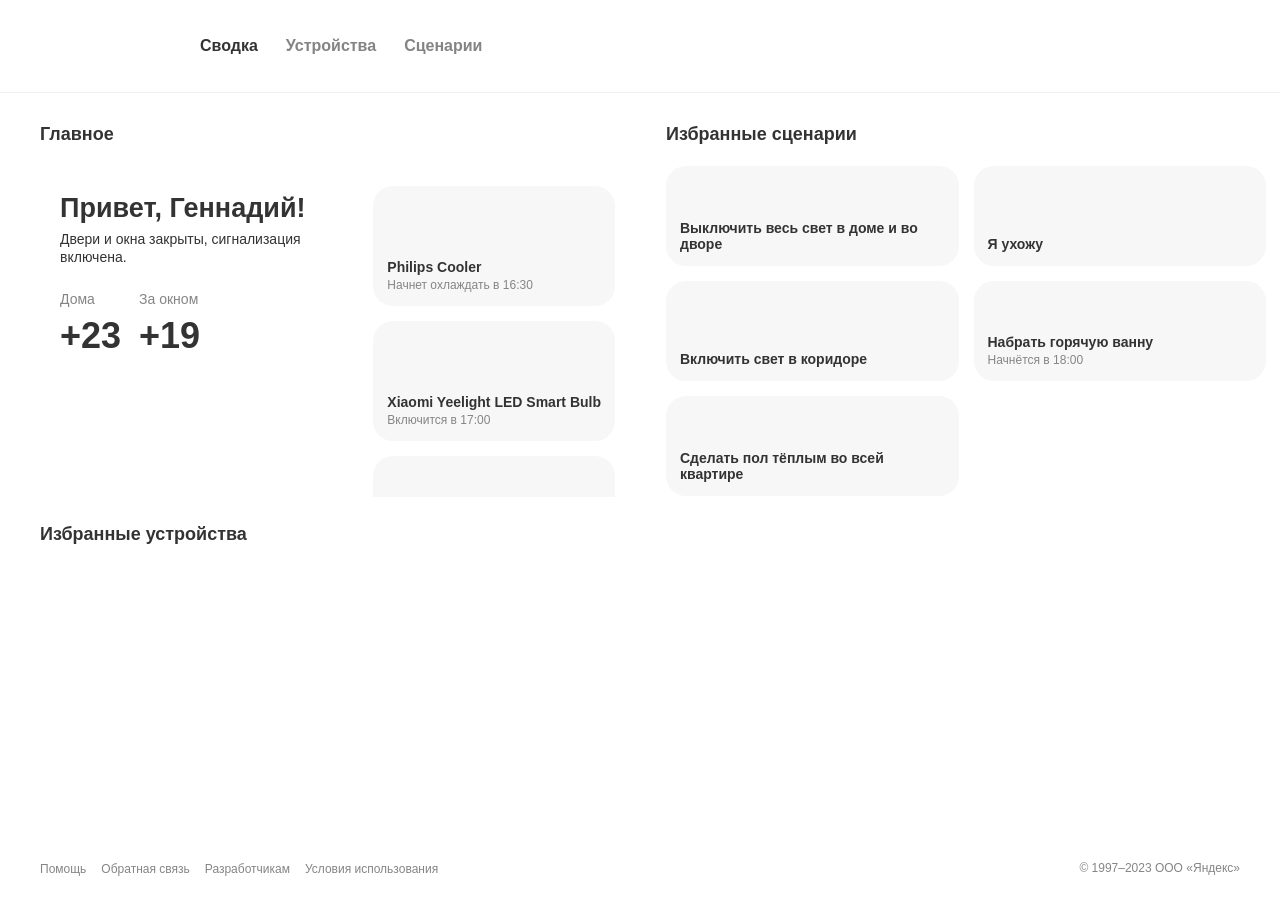
==== index.html @ c265f332 "test: vanilla js" ====
<!DOCTYPE html><html lang="ru"><head><meta charset="UTF-8"><meta name="viewport" content="width=device-width,initial-scale=1"><title>Яндекс.Дом</title><style>html{font-size:100%;font-family:Arial,sans-serif;line-height:1.25}body{display:flex;flex-direction:column;font-family:inherit;line-height:inherit;margin:0}body,html{height:100%}.header__logo{flex:0 0 auto;width:6.75rem;height:2.3125rem;margin-right:3.25rem}.header__item{margin:0;padding:0}.header__link{font-weight:700;opacity:.6;text-decoration:none;color:#333}.header__link_current{opacity:1}.footer__link{font-size:.75rem;color:#858585;text-decoration:none}.footer__copyright{margin-left:auto;font-size:.75rem;color:#858585}.header{position:relative;display:flex;flex:0 0 auto;align-items:center;height:5.75rem;margin-bottom:1.875rem;padding:0 2.5rem;font-family:Arial,sans-serif;border-bottom:1px solid #f0f0f0}.header__links{display:flex;gap:1.75rem;margin:0;padding:0;list-style:none}.main{display:grid;flex:0 0 auto;grid-template-columns:50% 50%;gap:1.625rem;padding:0 2.5rem}.gadgets{grid-column-start:1;grid-column-end:3}.hero-dashboard{position:relative;box-sizing:border-box;display:flex;gap:.9375rem;height:20.6875rem}.hero-dashboard__schedule{display:flex;flex:0 0 auto;flex-direction:column;gap:.9375rem;margin:0;padding:1.25rem 1.5625rem 1.25rem 0;overflow:auto;list-style:none;scrollbar-width:none}.event-grid{display:grid;grid-template-columns:repeat(auto-fill,minmax(200px,1fr));gap:.9375rem;margin:0;padding:0;list-style:none}.section__tabs{display:flex;gap:.625rem;align-items:baseline;margin:0 0 0 .8125rem;padding:0;list-style:none}.section__select{display:none}.section__panel-list{display:flex;gap:.9375rem;margin:0;padding:0;list-style:none}.section__panel{padding-bottom:.625rem;overflow-x:auto;scrollbar-width:none}.footer{display:flex;flex:0 0 auto;align-items:center;height:4rem;margin-top:auto;padding:0 2.5rem}.footer__list{display:flex;align-items:baseline;gap:.9375rem;margin:0;padding:0;list-style:none}</style><style>.section__title-header{margin:0;font-size:1.125rem;font-weight:700;color:#333}.section__title{display:flex;align-items:baseline;margin:0 0 1.25rem}.header__logo{background:no-repeat 50% 50% url(/shri2023-task/assets/logo-313d155c.svg);background-size:contain}.hero-dashboard{background:no-repeat 50% 50% url(/shri2023-task/assets/bg_2x-min-0d79425a.avif);background-size:1260px;border-radius:1.25rem}.hero-dashboard__primary{flex:1 1 auto;padding:1.25rem 0 1.25rem 1.25rem}.hero-dashboard__title{margin:.375rem 0;font-size:1.6875rem;font-weight:700;color:#333}.hero-dashboard__subtitle{margin:.375rem 0 0;font-size:.875rem;color:#333}.hero-dashboard__info{display:flex;gap:1.125rem;margin:1.5625rem 0 0;padding:0;list-style:none}.hero-dashboard__item{margin:0;padding:0}.hero-dashboard__item-title{font-size:.875rem;color:#858585}.hero-dashboard__item-details{display:flex;align-items:center;margin-top:.25rem;font-size:2.25rem;font-weight:700;color:#333}.hero-dashboard__icon{width:1.625rem;height:1.625rem;margin-left:.3125rem;background-position:50% 50%;background-repeat:no-repeat;background-size:contain}.hero-dashboard__icon_rain{background-image:url(/shri2023-task/assets/cloud-drizzle-a97940cb.svg)}.hero-dashboard__schedule::-webkit-scrollbar{display:none}.event__button{position:relative;display:flex;flex-direction:column;justify-content:end;gap:.1875rem;width:100%;min-width:12.5rem;height:7.5rem;margin:0;padding:.875rem;border-radius:1.25rem;border:none;background:#f7f7f7;text-align:left;-webkit-appearance:none;-moz-appearance:none;appearance:none}.event_slim .event__button{height:6.25rem}.event__icon{position:absolute;top:.875rem;left:.875rem;width:1.5rem;height:1.5rem;background-repeat:no-repeat;background-position:50% 50%;background-size:contain}.event__icon_temp{background-image:url(/shri2023-task/assets/icon_temperature-b86a9b9d.svg)}.event__icon_temp2{background-image:url(/shri2023-task/assets/icon_temperature_2-28ae58df.svg)}.event__icon_light{background-image:url(/shri2023-task/assets/icon_sun-948e2f94.svg)}.event__icon_light2{background-image:url(/shri2023-task/assets/icon_sun_2-74303ec3.svg)}.event__icon_schedule{background-image:url(/shri2023-task/assets/icon_scheduled-b9cd10cb.svg)}.event__title{margin:0;font-size:.875rem;font-weight:700;color:#333}.event__subtitle{font-size:.75rem;color:#858585}.hidden{content-visibility:hidden}.section__tab{flex:0 0 auto;padding:.4375rem .9375rem .5rem;font-size:.8125rem;font-weight:700;background:#f7f7f7;border-radius:1024px;cursor:pointer;transition:.25s ease-in-out;transition-property:background-color,box-shadow}.section__tab_active{background:#ffd93e}.section__panel-wrapper{position:relative}.section__arrow{position:absolute;top:0;right:0;width:18px;bottom:10px;background:no-repeat 50% 50% url([data-uri]);transform:rotate(180deg);cursor:pointer}.arrow_hidden{display:none}.section__panel::-webkit-scrollbar{display:none}</style><script type="module" async src="/shri2023-task/assets/index-6503f045.js"></script><link rel="stylesheet" href="/shri2023-task/assets/index-d5f9f9c9.css" media="print" onload="this.media='all'"></head><body><header class="header"><a href="/" class="header__logo" aria-label="Яндекс.Дом"></a><ul class="header__links"><li class="header__item"><a class="header__link header__link_current" href="/" aria-current="page">Сводка</a></li><li class="header__item"><a class="header__link" href="/devices">Устройства</a></li><li class="header__item"><a class="header__link" href="/scripts">Сценарии</a></li></ul></header><main class="main"><section class="section main__general"><h2 class="section__title section__title-header section__main-title">Главное</h2><div class="hero-dashboard"><div class="hero-dashboard__primary"><h3 class="hero-dashboard__title">Привет, Геннадий!</h3><p class="hero-dashboard__subtitle">Двери и окна закрыты, сигнализация включена.</p><ul class="hero-dashboard__info"><li class="hero-dashboard__item"><div class="hero-dashboard__item-title">Дома</div><div class="hero-dashboard__item-details">+23</div></li><li class="hero-dashboard__item"><div class="hero-dashboard__item-title">За окном</div><div class="hero-dashboard__item-details">+19<div class="hero-dashboard__icon hero-dashboard__icon_rain" role="img" aria-label="Дождь"></div></div></li></ul></div><ul class="hero-dashboard__schedule"><li class="event"><button class="event__button"><span class="event__icon event__icon_temp" role="img" aria-label="Температура"></span> <span class="event__title">Philips Cooler</span> <span class="event__subtitle">Начнет охлаждать в 16:30</span></button></li><li class="event"><button class="event__button"><span class="event__icon event__icon_light" role="img" aria-label="Освещение"></span> <span class="event__title">Xiaomi Yeelight LED Smart Bulb</span> <span class="event__subtitle">Включится в 17:00</span></button></li><li class="event"><button class="event__button"><span class="event__icon event__icon_light" role="img" aria-label="Освещение"></span> <span class="event__title">Xiaomi Yeelight LED Smart Bulb</span> <span class="event__subtitle">Включится в 17:00</span></button></li></ul></div></section><section class="section main__scripts"><h2 class="section__title section__title-header">Избранные сценарии</h2><ul class="event-grid"><li class="event event_slim"><button class="event__button"><span class="event__icon event__icon_light2" role="img" aria-label="Освещение"></span> <span class="event__title">Выключить весь свет в доме и во дворе</span></button></li><li class="event event_slim"><button class="event__button"><span class="event__icon event__icon_schedule" role="img" aria-label="Расписание"></span> <span class="event__title">Я ухожу</span></button></li><li class="event event_slim"><button class="event__button"><span class="event__icon event__icon_light2" role="img" aria-label="Освещение"></span> <span class="event__title">Включить свет в коридоре</span></button></li><li class="event event_slim"><button class="event__button"><span class="event__icon event__icon_temp2" role="img" aria-label="Температура"></span> <span class="event__title">Набрать горячую ванну</span> <span class="event__subtitle">Начнётся в 18:00</span></button></li><li class="event event_slim"><button class="event__button"><span class="event__icon event__icon_temp2" role="img" aria-label="Температура"></span> <span class="event__title">Сделать пол тёплым во всей квартире</span></button></li></ul></section><section class="section gadgets"><div class="section__title"><h2 class="section__title-header">Избранные устройства</h2><select class="section__select"></select><ul role="tablist" class="section__tabs"></ul></div><div class="section__panel-wrapper"><div role="tabpanel" aria-hidden="true" class="section__panel"><ul class="section__panel-list"></ul></div><div class="section__arrow"></div></div></section></main><footer class="footer"><ul class="footer__list"><li class="footer__item"><a class="footer__link" href="/">Помощь</a></li><li class="footer__item"><a class="footer__link" href="/">Обратная связь</a></li><li class="footer__item"><a class="footer__link" href="/">Разработчикам</a></li><li class="footer__item"><a class="footer__link" href="/">Условия использования</a></li></ul><div class="footer__copyright">© 1997–2023 ООО «Яндекс»</div></footer><template id="tab-template"><li role="tab" aria-selected="false" aria-controls="" class="section__tab"></li></template><template id="gadget-template"><li class="event"><button class="event__button"><span class="event__icon" role="img"></span> <span class="event__title"></span> <span class="event__subtitle"></span></button></li></template></body></html>
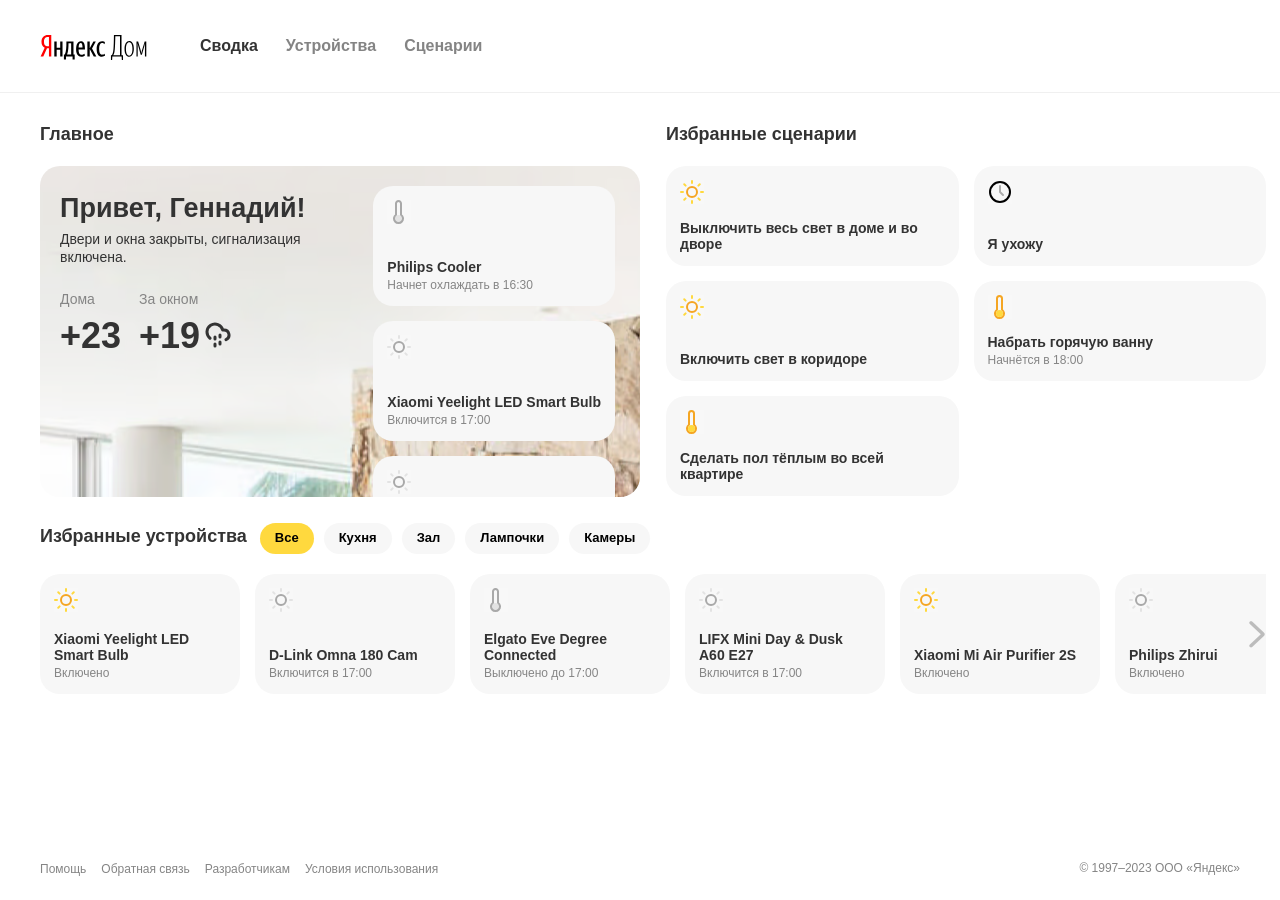
==== commit febffb45: "test: load after html" ====
--- a/index.html
+++ b/index.html
@@ -1 +1 @@
-<!DOCTYPE html><html lang="ru"><head><meta charset="UTF-8"><meta name="viewport" content="width=device-width,initial-scale=1"><title>Яндекс.Дом</title><style>html{font-size:100%;font-family:Arial,sans-serif;line-height:1.25}body{display:flex;flex-direction:column;font-family:inherit;line-height:inherit;margin:0}body,html{height:100%}.header__logo{flex:0 0 auto;width:6.75rem;height:2.3125rem;margin-right:3.25rem}.header__item{margin:0;padding:0}.header__link{font-weight:700;opacity:.6;text-decoration:none;color:#333}.header__link_current{opacity:1}.footer__link{font-size:.75rem;color:#858585;text-decoration:none}.footer__copyright{margin-left:auto;font-size:.75rem;color:#858585}.header{position:relative;display:flex;flex:0 0 auto;align-items:center;height:5.75rem;margin-bottom:1.875rem;padding:0 2.5rem;font-family:Arial,sans-serif;border-bottom:1px solid #f0f0f0}.header__links{display:flex;gap:1.75rem;margin:0;padding:0;list-style:none}.main{display:grid;flex:0 0 auto;grid-template-columns:50% 50%;gap:1.625rem;padding:0 2.5rem}.gadgets{grid-column-start:1;grid-column-end:3}.hero-dashboard{position:relative;box-sizing:border-box;display:flex;gap:.9375rem;height:20.6875rem}.hero-dashboard__schedule{display:flex;flex:0 0 auto;flex-direction:column;gap:.9375rem;margin:0;padding:1.25rem 1.5625rem 1.25rem 0;overflow:auto;list-style:none;scrollbar-width:none}.event-grid{display:grid;grid-template-columns:repeat(auto-fill,minmax(200px,1fr));gap:.9375rem;margin:0;padding:0;list-style:none}.section__tabs{display:flex;gap:.625rem;align-items:baseline;margin:0 0 0 .8125rem;padding:0;list-style:none}.section__select{display:none}.section__panel-list{display:flex;gap:.9375rem;margin:0;padding:0;list-style:none}.section__panel{padding-bottom:.625rem;overflow-x:auto;scrollbar-width:none}.footer{display:flex;flex:0 0 auto;align-items:center;height:4rem;margin-top:auto;padding:0 2.5rem}.footer__list{display:flex;align-items:baseline;gap:.9375rem;margin:0;padding:0;list-style:none}</style><style>.section__title-header{margin:0;font-size:1.125rem;font-weight:700;color:#333}.section__title{display:flex;align-items:baseline;margin:0 0 1.25rem}.header__logo{background:no-repeat 50% 50% url(/shri2023-task/assets/logo-313d155c.svg);background-size:contain}.hero-dashboard{background:no-repeat 50% 50% url(/shri2023-task/assets/bg_2x-min-0d79425a.avif);background-size:1260px;border-radius:1.25rem}.hero-dashboard__primary{flex:1 1 auto;padding:1.25rem 0 1.25rem 1.25rem}.hero-dashboard__title{margin:.375rem 0;font-size:1.6875rem;font-weight:700;color:#333}.hero-dashboard__subtitle{margin:.375rem 0 0;font-size:.875rem;color:#333}.hero-dashboard__info{display:flex;gap:1.125rem;margin:1.5625rem 0 0;padding:0;list-style:none}.hero-dashboard__item{margin:0;padding:0}.hero-dashboard__item-title{font-size:.875rem;color:#858585}.hero-dashboard__item-details{display:flex;align-items:center;margin-top:.25rem;font-size:2.25rem;font-weight:700;color:#333}.hero-dashboard__icon{width:1.625rem;height:1.625rem;margin-left:.3125rem;background-position:50% 50%;background-repeat:no-repeat;background-size:contain}.hero-dashboard__icon_rain{background-image:url(/shri2023-task/assets/cloud-drizzle-a97940cb.svg)}.hero-dashboard__schedule::-webkit-scrollbar{display:none}.event__button{position:relative;display:flex;flex-direction:column;justify-content:end;gap:.1875rem;width:100%;min-width:12.5rem;height:7.5rem;margin:0;padding:.875rem;border-radius:1.25rem;border:none;background:#f7f7f7;text-align:left;-webkit-appearance:none;-moz-appearance:none;appearance:none}.event_slim .event__button{height:6.25rem}.event__icon{position:absolute;top:.875rem;left:.875rem;width:1.5rem;height:1.5rem;background-repeat:no-repeat;background-position:50% 50%;background-size:contain}.event__icon_temp{background-image:url(/shri2023-task/assets/icon_temperature-b86a9b9d.svg)}.event__icon_temp2{background-image:url(/shri2023-task/assets/icon_temperature_2-28ae58df.svg)}.event__icon_light{background-image:url(/shri2023-task/assets/icon_sun-948e2f94.svg)}.event__icon_light2{background-image:url(/shri2023-task/assets/icon_sun_2-74303ec3.svg)}.event__icon_schedule{background-image:url(/shri2023-task/assets/icon_scheduled-b9cd10cb.svg)}.event__title{margin:0;font-size:.875rem;font-weight:700;color:#333}.event__subtitle{font-size:.75rem;color:#858585}.hidden{content-visibility:hidden}.section__tab{flex:0 0 auto;padding:.4375rem .9375rem .5rem;font-size:.8125rem;font-weight:700;background:#f7f7f7;border-radius:1024px;cursor:pointer;transition:.25s ease-in-out;transition-property:background-color,box-shadow}.section__tab_active{background:#ffd93e}.section__panel-wrapper{position:relative}.section__arrow{position:absolute;top:0;right:0;width:18px;bottom:10px;background:no-repeat 50% 50% url([data-uri]);transform:rotate(180deg);cursor:pointer}.arrow_hidden{display:none}.section__panel::-webkit-scrollbar{display:none}</style><script type="module" async src="/shri2023-task/assets/index-6503f045.js"></script><link rel="stylesheet" href="/shri2023-task/assets/index-d5f9f9c9.css" media="print" onload="this.media='all'"></head><body><header class="header"><a href="/" class="header__logo" aria-label="Яндекс.Дом"></a><ul class="header__links"><li class="header__item"><a class="header__link header__link_current" href="/" aria-current="page">Сводка</a></li><li class="header__item"><a class="header__link" href="/devices">Устройства</a></li><li class="header__item"><a class="header__link" href="/scripts">Сценарии</a></li></ul></header><main class="main"><section class="section main__general"><h2 class="section__title section__title-header section__main-title">Главное</h2><div class="hero-dashboard"><div class="hero-dashboard__primary"><h3 class="hero-dashboard__title">Привет, Геннадий!</h3><p class="hero-dashboard__subtitle">Двери и окна закрыты, сигнализация включена.</p><ul class="hero-dashboard__info"><li class="hero-dashboard__item"><div class="hero-dashboard__item-title">Дома</div><div class="hero-dashboard__item-details">+23</div></li><li class="hero-dashboard__item"><div class="hero-dashboard__item-title">За окном</div><div class="hero-dashboard__item-details">+19<div class="hero-dashboard__icon hero-dashboard__icon_rain" role="img" aria-label="Дождь"></div></div></li></ul></div><ul class="hero-dashboard__schedule"><li class="event"><button class="event__button"><span class="event__icon event__icon_temp" role="img" aria-label="Температура"></span> <span class="event__title">Philips Cooler</span> <span class="event__subtitle">Начнет охлаждать в 16:30</span></button></li><li class="event"><button class="event__button"><span class="event__icon event__icon_light" role="img" aria-label="Освещение"></span> <span class="event__title">Xiaomi Yeelight LED Smart Bulb</span> <span class="event__subtitle">Включится в 17:00</span></button></li><li class="event"><button class="event__button"><span class="event__icon event__icon_light" role="img" aria-label="Освещение"></span> <span class="event__title">Xiaomi Yeelight LED Smart Bulb</span> <span class="event__subtitle">Включится в 17:00</span></button></li></ul></div></section><section class="section main__scripts"><h2 class="section__title section__title-header">Избранные сценарии</h2><ul class="event-grid"><li class="event event_slim"><button class="event__button"><span class="event__icon event__icon_light2" role="img" aria-label="Освещение"></span> <span class="event__title">Выключить весь свет в доме и во дворе</span></button></li><li class="event event_slim"><button class="event__button"><span class="event__icon event__icon_schedule" role="img" aria-label="Расписание"></span> <span class="event__title">Я ухожу</span></button></li><li class="event event_slim"><button class="event__button"><span class="event__icon event__icon_light2" role="img" aria-label="Освещение"></span> <span class="event__title">Включить свет в коридоре</span></button></li><li class="event event_slim"><button class="event__button"><span class="event__icon event__icon_temp2" role="img" aria-label="Температура"></span> <span class="event__title">Набрать горячую ванну</span> <span class="event__subtitle">Начнётся в 18:00</span></button></li><li class="event event_slim"><button class="event__button"><span class="event__icon event__icon_temp2" role="img" aria-label="Температура"></span> <span class="event__title">Сделать пол тёплым во всей квартире</span></button></li></ul></section><section class="section gadgets"><div class="section__title"><h2 class="section__title-header">Избранные устройства</h2><select class="section__select"></select><ul role="tablist" class="section__tabs"></ul></div><div class="section__panel-wrapper"><div role="tabpanel" aria-hidden="true" class="section__panel"><ul class="section__panel-list"></ul></div><div class="section__arrow"></div></div></section></main><footer class="footer"><ul class="footer__list"><li class="footer__item"><a class="footer__link" href="/">Помощь</a></li><li class="footer__item"><a class="footer__link" href="/">Обратная связь</a></li><li class="footer__item"><a class="footer__link" href="/">Разработчикам</a></li><li class="footer__item"><a class="footer__link" href="/">Условия использования</a></li></ul><div class="footer__copyright">© 1997–2023 ООО «Яндекс»</div></footer><template id="tab-template"><li role="tab" aria-selected="false" aria-controls="" class="section__tab"></li></template><template id="gadget-template"><li class="event"><button class="event__button"><span class="event__icon" role="img"></span> <span class="event__title"></span> <span class="event__subtitle"></span></button></li></template></body></html>+<!DOCTYPE html><html lang="ru"><head><meta charset="UTF-8"><meta name="viewport" content="width=device-width,initial-scale=1"><title>Яндекс.Дом</title><style>html{font-size:100%;font-family:Arial,sans-serif;line-height:1.25}body{display:flex;flex-direction:column;font-family:inherit;line-height:inherit;margin:0}body,html{height:100%}.header__logo{flex:0 0 auto;width:6.75rem;height:2.3125rem;margin-right:3.25rem}.header__item{margin:0;padding:0}.header__link{font-weight:700;opacity:.6;text-decoration:none;color:#333}.header__link_current{opacity:1}.footer__link{font-size:.75rem;color:#858585;text-decoration:none}.footer__copyright{margin-left:auto;font-size:.75rem;color:#858585}.header{position:relative;display:flex;flex:0 0 auto;align-items:center;height:5.75rem;margin-bottom:1.875rem;padding:0 2.5rem;font-family:Arial,sans-serif;border-bottom:1px solid #f0f0f0}.header__links{display:flex;gap:1.75rem;margin:0;padding:0;list-style:none}.main{display:grid;flex:0 0 auto;grid-template-columns:50% 50%;gap:1.625rem;padding:0 2.5rem}.gadgets{grid-column-start:1;grid-column-end:3}.hero-dashboard{position:relative;box-sizing:border-box;display:flex;gap:.9375rem;height:20.6875rem}.hero-dashboard__schedule{display:flex;flex:0 0 auto;flex-direction:column;gap:.9375rem;margin:0;padding:1.25rem 1.5625rem 1.25rem 0;overflow:auto;list-style:none;scrollbar-width:none}.event-grid{display:grid;grid-template-columns:repeat(auto-fill,minmax(200px,1fr));gap:.9375rem;margin:0;padding:0;list-style:none}.section__tabs{display:flex;gap:.625rem;align-items:baseline;margin:0 0 0 .8125rem;padding:0;list-style:none}.section__select{display:none}.section__panel-list{display:flex;gap:.9375rem;margin:0;padding:0;list-style:none}.section__panel{padding-bottom:.625rem;overflow-x:auto;scrollbar-width:none}.footer{display:flex;flex:0 0 auto;align-items:center;height:4rem;margin-top:auto;padding:0 2.5rem}.footer__list{display:flex;align-items:baseline;gap:.9375rem;margin:0;padding:0;list-style:none}</style><style>.section__title-header{margin:0;font-size:1.125rem;font-weight:700;color:#333}.section__title{display:flex;align-items:baseline;margin:0 0 1.25rem}.header__logo{background:no-repeat 50% 50% url(/assets/logo-313d155c.svg);background-size:contain}.hero-dashboard{background:no-repeat 50% 50% url(/assets/bg_2x-min-0d79425a.avif);background-size:1260px;border-radius:1.25rem}.hero-dashboard__primary{flex:1 1 auto;padding:1.25rem 0 1.25rem 1.25rem}.hero-dashboard__title{margin:.375rem 0;font-size:1.6875rem;font-weight:700;color:#333}.hero-dashboard__subtitle{margin:.375rem 0 0;font-size:.875rem;color:#333}.hero-dashboard__info{display:flex;gap:1.125rem;margin:1.5625rem 0 0;padding:0;list-style:none}.hero-dashboard__item{margin:0;padding:0}.hero-dashboard__item-title{font-size:.875rem;color:#858585}.hero-dashboard__item-details{display:flex;align-items:center;margin-top:.25rem;font-size:2.25rem;font-weight:700;color:#333}.hero-dashboard__icon{width:1.625rem;height:1.625rem;margin-left:.3125rem;background-position:50% 50%;background-repeat:no-repeat;background-size:contain}.hero-dashboard__icon_rain{background-image:url(/assets/cloud-drizzle-a97940cb.svg)}.hero-dashboard__schedule::-webkit-scrollbar{display:none}.event__button{position:relative;display:flex;flex-direction:column;justify-content:end;gap:.1875rem;width:100%;min-width:12.5rem;height:7.5rem;margin:0;padding:.875rem;border-radius:1.25rem;border:none;background:#f7f7f7;text-align:left;-webkit-appearance:none;-moz-appearance:none;appearance:none}.event_slim .event__button{height:6.25rem}.event__icon{position:absolute;top:.875rem;left:.875rem;width:1.5rem;height:1.5rem;background-repeat:no-repeat;background-position:50% 50%;background-size:contain}.event__icon_temp{background-image:url(/assets/icon_temperature-b86a9b9d.svg)}.event__icon_temp2{background-image:url(/assets/icon_temperature_2-28ae58df.svg)}.event__icon_light{background-image:url(/assets/icon_sun-948e2f94.svg)}.event__icon_light2{background-image:url(/assets/icon_sun_2-74303ec3.svg)}.event__icon_schedule{background-image:url(/assets/icon_scheduled-b9cd10cb.svg)}.event__title{margin:0;font-size:.875rem;font-weight:700;color:#333}.event__subtitle{font-size:.75rem;color:#858585}.hidden{content-visibility:hidden}.section__tab{flex:0 0 auto;padding:.4375rem .9375rem .5rem;font-size:.8125rem;font-weight:700;background:#f7f7f7;border-radius:1024px;cursor:pointer;transition:.25s ease-in-out;transition-property:background-color,box-shadow}.section__tab_active{background:#ffd93e}.section__panel-wrapper{position:relative}.arrow_hidden{display:none}.section__panel::-webkit-scrollbar{display:none}</style><link rel="stylesheet" href="/assets/index-946c7d87.css"></head><body><header class="header"><a href="/" class="header__logo" aria-label="Яндекс.Дом"></a><ul class="header__links"><li class="header__item"><a class="header__link header__link_current" href="/" aria-current="page">Сводка</a></li><li class="header__item"><a class="header__link" href="/devices">Устройства</a></li><li class="header__item"><a class="header__link" href="/scripts">Сценарии</a></li></ul></header><main class="main"><section class="section main__general"><h2 class="section__title section__title-header section__main-title">Главное</h2><div class="hero-dashboard"><div class="hero-dashboard__primary"><h3 class="hero-dashboard__title">Привет, Геннадий!</h3><p class="hero-dashboard__subtitle">Двери и окна закрыты, сигнализация включена.</p><ul class="hero-dashboard__info"><li class="hero-dashboard__item"><div class="hero-dashboard__item-title">Дома</div><div class="hero-dashboard__item-details">+23</div></li><li class="hero-dashboard__item"><div class="hero-dashboard__item-title">За окном</div><div class="hero-dashboard__item-details">+19<div class="hero-dashboard__icon hero-dashboard__icon_rain" role="img" aria-label="Дождь"></div></div></li></ul></div><ul class="hero-dashboard__schedule"><li class="event"><button class="event__button"><span class="event__icon event__icon_temp" role="img" aria-label="Температура"></span> <span class="event__title">Philips Cooler</span> <span class="event__subtitle">Начнет охлаждать в 16:30</span></button></li><li class="event"><button class="event__button"><span class="event__icon event__icon_light" role="img" aria-label="Освещение"></span> <span class="event__title">Xiaomi Yeelight LED Smart Bulb</span> <span class="event__subtitle">Включится в 17:00</span></button></li><li class="event"><button class="event__button"><span class="event__icon event__icon_light" role="img" aria-label="Освещение"></span> <span class="event__title">Xiaomi Yeelight LED Smart Bulb</span> <span class="event__subtitle">Включится в 17:00</span></button></li></ul></div></section><section class="section main__scripts"><h2 class="section__title section__title-header">Избранные сценарии</h2><ul class="event-grid"><li class="event event_slim"><button class="event__button"><span class="event__icon event__icon_light2" role="img" aria-label="Освещение"></span> <span class="event__title">Выключить весь свет в доме и во дворе</span></button></li><li class="event event_slim"><button class="event__button"><span class="event__icon event__icon_schedule" role="img" aria-label="Расписание"></span> <span class="event__title">Я ухожу</span></button></li><li class="event event_slim"><button class="event__button"><span class="event__icon event__icon_light2" role="img" aria-label="Освещение"></span> <span class="event__title">Включить свет в коридоре</span></button></li><li class="event event_slim"><button class="event__button"><span class="event__icon event__icon_temp2" role="img" aria-label="Температура"></span> <span class="event__title">Набрать горячую ванну</span> <span class="event__subtitle">Начнётся в 18:00</span></button></li><li class="event event_slim"><button class="event__button"><span class="event__icon event__icon_temp2" role="img" aria-label="Температура"></span> <span class="event__title">Сделать пол тёплым во всей квартире</span></button></li></ul></section><section class="section gadgets"><div class="section__title"><h2 class="section__title-header">Избранные устройства</h2><select class="section__select"></select><ul role="tablist" class="section__tabs"></ul></div><div class="section__panel-wrapper"><div role="tabpanel" aria-hidden="true" class="section__panel"><ul class="section__panel-list"></ul></div><div class="section__arrow section__arrow_hidden"></div></div></section></main><footer class="footer"><ul class="footer__list"><li class="footer__item"><a class="footer__link" href="/">Помощь</a></li><li class="footer__item"><a class="footer__link" href="/">Обратная связь</a></li><li class="footer__item"><a class="footer__link" href="/">Разработчикам</a></li><li class="footer__item"><a class="footer__link" href="/">Условия использования</a></li></ul><div class="footer__copyright">© 1997–2023 ООО «Яндекс»</div></footer><template id="tab-template"><li role="tab" aria-selected="false" aria-controls="" class="section__tab"></li></template><template id="gadget-template"><li class="event"><button class="event__button"><span class="event__icon" role="img"></span> <span class="event__title"></span> <span class="event__subtitle"></span></button></li></template><script type="module" src="/assets/index-0430e33f.js"></script></body></html>
--- a/assets/index-946c7d87.css
+++ b/assets/index-946c7d87.css
@@ -0,0 +1 @@
+.header__link{transition:opacity .15s ease-in-out}.header__link:hover{opacity:1}.footer__link{transition:opacity .15s ease-in-out}.footer__link:hover{color:#000}.event__button{transition:.25s ease-in-out;transition-property:background-color,box-shadow;cursor:pointer}.event__button:hover{background:#fff;box-shadow:0 2px 6px #c5baba80}.section__tab:not(.section__tab_active):hover{background:#fff;box-shadow:0 2px 6px #c5baba80}.section__arrow:hover{opacity:.7}.section__arrow{position:absolute;top:0;right:0;width:18px;bottom:10px;background:no-repeat 50% 50% url([data-uri]);transform:rotate(180deg);cursor:pointer}
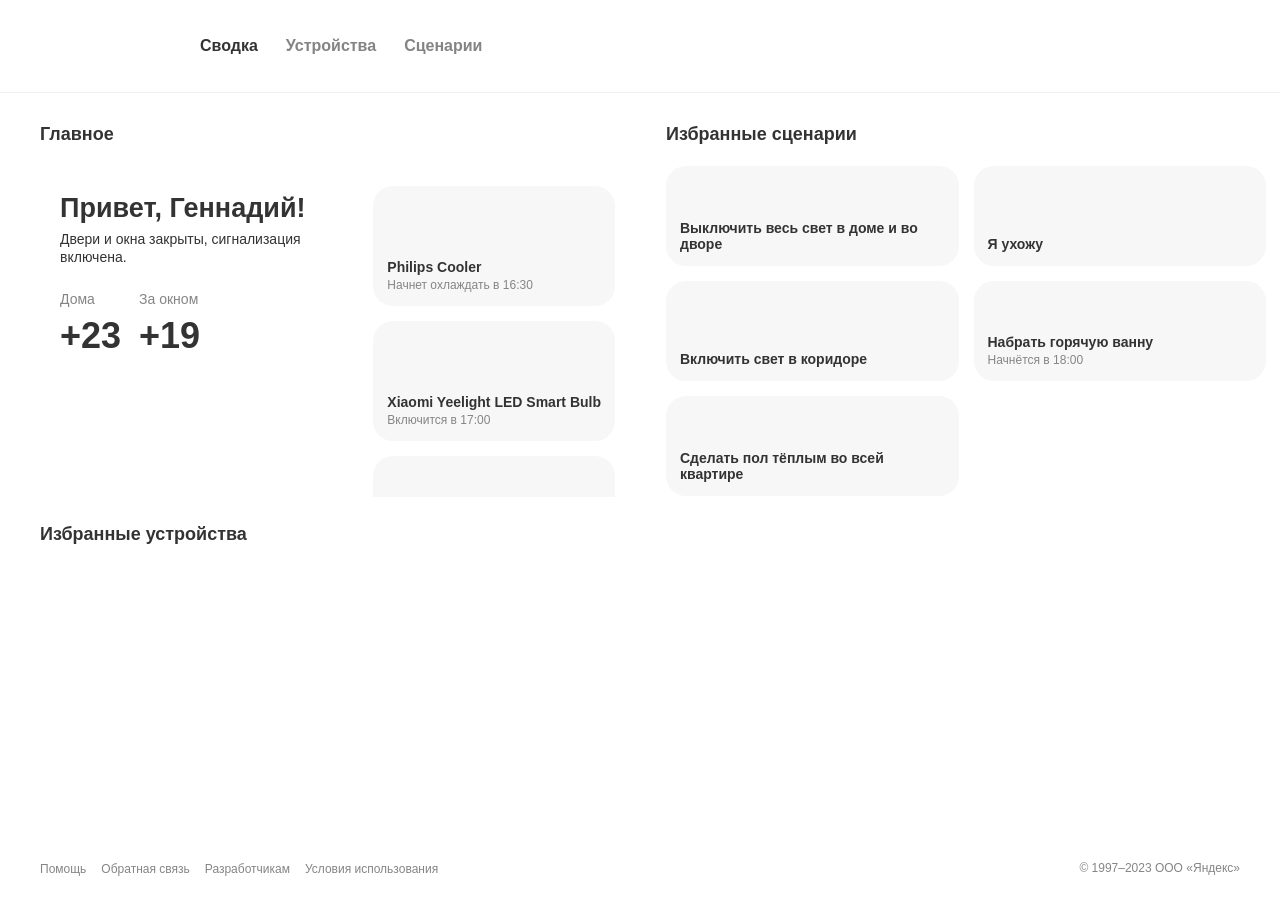
==== commit 4b4b38a9: "fix: git hub pages build" ====
--- a/index.html
+++ b/index.html
@@ -1 +1 @@
-<!DOCTYPE html><html lang="ru"><head><meta charset="UTF-8"><meta name="viewport" content="width=device-width,initial-scale=1"><title>Яндекс.Дом</title><style>html{font-size:100%;font-family:Arial,sans-serif;line-height:1.25}body{display:flex;flex-direction:column;font-family:inherit;line-height:inherit;margin:0}body,html{height:100%}.header__logo{flex:0 0 auto;width:6.75rem;height:2.3125rem;margin-right:3.25rem}.header__item{margin:0;padding:0}.header__link{font-weight:700;opacity:.6;text-decoration:none;color:#333}.header__link_current{opacity:1}.footer__link{font-size:.75rem;color:#858585;text-decoration:none}.footer__copyright{margin-left:auto;font-size:.75rem;color:#858585}.header{position:relative;display:flex;flex:0 0 auto;align-items:center;height:5.75rem;margin-bottom:1.875rem;padding:0 2.5rem;font-family:Arial,sans-serif;border-bottom:1px solid #f0f0f0}.header__links{display:flex;gap:1.75rem;margin:0;padding:0;list-style:none}.main{display:grid;flex:0 0 auto;grid-template-columns:50% 50%;gap:1.625rem;padding:0 2.5rem}.gadgets{grid-column-start:1;grid-column-end:3}.hero-dashboard{position:relative;box-sizing:border-box;display:flex;gap:.9375rem;height:20.6875rem}.hero-dashboard__schedule{display:flex;flex:0 0 auto;flex-direction:column;gap:.9375rem;margin:0;padding:1.25rem 1.5625rem 1.25rem 0;overflow:auto;list-style:none;scrollbar-width:none}.event-grid{display:grid;grid-template-columns:repeat(auto-fill,minmax(200px,1fr));gap:.9375rem;margin:0;padding:0;list-style:none}.section__tabs{display:flex;gap:.625rem;align-items:baseline;margin:0 0 0 .8125rem;padding:0;list-style:none}.section__select{display:none}.section__panel-list{display:flex;gap:.9375rem;margin:0;padding:0;list-style:none}.section__panel{padding-bottom:.625rem;overflow-x:auto;scrollbar-width:none}.footer{display:flex;flex:0 0 auto;align-items:center;height:4rem;margin-top:auto;padding:0 2.5rem}.footer__list{display:flex;align-items:baseline;gap:.9375rem;margin:0;padding:0;list-style:none}</style><style>.section__title-header{margin:0;font-size:1.125rem;font-weight:700;color:#333}.section__title{display:flex;align-items:baseline;margin:0 0 1.25rem}.header__logo{background:no-repeat 50% 50% url(/assets/logo-313d155c.svg);background-size:contain}.hero-dashboard{background:no-repeat 50% 50% url(/assets/bg_2x-min-0d79425a.avif);background-size:1260px;border-radius:1.25rem}.hero-dashboard__primary{flex:1 1 auto;padding:1.25rem 0 1.25rem 1.25rem}.hero-dashboard__title{margin:.375rem 0;font-size:1.6875rem;font-weight:700;color:#333}.hero-dashboard__subtitle{margin:.375rem 0 0;font-size:.875rem;color:#333}.hero-dashboard__info{display:flex;gap:1.125rem;margin:1.5625rem 0 0;padding:0;list-style:none}.hero-dashboard__item{margin:0;padding:0}.hero-dashboard__item-title{font-size:.875rem;color:#858585}.hero-dashboard__item-details{display:flex;align-items:center;margin-top:.25rem;font-size:2.25rem;font-weight:700;color:#333}.hero-dashboard__icon{width:1.625rem;height:1.625rem;margin-left:.3125rem;background-position:50% 50%;background-repeat:no-repeat;background-size:contain}.hero-dashboard__icon_rain{background-image:url(/assets/cloud-drizzle-a97940cb.svg)}.hero-dashboard__schedule::-webkit-scrollbar{display:none}.event__button{position:relative;display:flex;flex-direction:column;justify-content:end;gap:.1875rem;width:100%;min-width:12.5rem;height:7.5rem;margin:0;padding:.875rem;border-radius:1.25rem;border:none;background:#f7f7f7;text-align:left;-webkit-appearance:none;-moz-appearance:none;appearance:none}.event_slim .event__button{height:6.25rem}.event__icon{position:absolute;top:.875rem;left:.875rem;width:1.5rem;height:1.5rem;background-repeat:no-repeat;background-position:50% 50%;background-size:contain}.event__icon_temp{background-image:url(/assets/icon_temperature-b86a9b9d.svg)}.event__icon_temp2{background-image:url(/assets/icon_temperature_2-28ae58df.svg)}.event__icon_light{background-image:url(/assets/icon_sun-948e2f94.svg)}.event__icon_light2{background-image:url(/assets/icon_sun_2-74303ec3.svg)}.event__icon_schedule{background-image:url(/assets/icon_scheduled-b9cd10cb.svg)}.event__title{margin:0;font-size:.875rem;font-weight:700;color:#333}.event__subtitle{font-size:.75rem;color:#858585}.hidden{content-visibility:hidden}.section__tab{flex:0 0 auto;padding:.4375rem .9375rem .5rem;font-size:.8125rem;font-weight:700;background:#f7f7f7;border-radius:1024px;cursor:pointer;transition:.25s ease-in-out;transition-property:background-color,box-shadow}.section__tab_active{background:#ffd93e}.section__panel-wrapper{position:relative}.arrow_hidden{display:none}.section__panel::-webkit-scrollbar{display:none}</style><link rel="stylesheet" href="/assets/index-946c7d87.css"></head><body><header class="header"><a href="/" class="header__logo" aria-label="Яндекс.Дом"></a><ul class="header__links"><li class="header__item"><a class="header__link header__link_current" href="/" aria-current="page">Сводка</a></li><li class="header__item"><a class="header__link" href="/devices">Устройства</a></li><li class="header__item"><a class="header__link" href="/scripts">Сценарии</a></li></ul></header><main class="main"><section class="section main__general"><h2 class="section__title section__title-header section__main-title">Главное</h2><div class="hero-dashboard"><div class="hero-dashboard__primary"><h3 class="hero-dashboard__title">Привет, Геннадий!</h3><p class="hero-dashboard__subtitle">Двери и окна закрыты, сигнализация включена.</p><ul class="hero-dashboard__info"><li class="hero-dashboard__item"><div class="hero-dashboard__item-title">Дома</div><div class="hero-dashboard__item-details">+23</div></li><li class="hero-dashboard__item"><div class="hero-dashboard__item-title">За окном</div><div class="hero-dashboard__item-details">+19<div class="hero-dashboard__icon hero-dashboard__icon_rain" role="img" aria-label="Дождь"></div></div></li></ul></div><ul class="hero-dashboard__schedule"><li class="event"><button class="event__button"><span class="event__icon event__icon_temp" role="img" aria-label="Температура"></span> <span class="event__title">Philips Cooler</span> <span class="event__subtitle">Начнет охлаждать в 16:30</span></button></li><li class="event"><button class="event__button"><span class="event__icon event__icon_light" role="img" aria-label="Освещение"></span> <span class="event__title">Xiaomi Yeelight LED Smart Bulb</span> <span class="event__subtitle">Включится в 17:00</span></button></li><li class="event"><button class="event__button"><span class="event__icon event__icon_light" role="img" aria-label="Освещение"></span> <span class="event__title">Xiaomi Yeelight LED Smart Bulb</span> <span class="event__subtitle">Включится в 17:00</span></button></li></ul></div></section><section class="section main__scripts"><h2 class="section__title section__title-header">Избранные сценарии</h2><ul class="event-grid"><li class="event event_slim"><button class="event__button"><span class="event__icon event__icon_light2" role="img" aria-label="Освещение"></span> <span class="event__title">Выключить весь свет в доме и во дворе</span></button></li><li class="event event_slim"><button class="event__button"><span class="event__icon event__icon_schedule" role="img" aria-label="Расписание"></span> <span class="event__title">Я ухожу</span></button></li><li class="event event_slim"><button class="event__button"><span class="event__icon event__icon_light2" role="img" aria-label="Освещение"></span> <span class="event__title">Включить свет в коридоре</span></button></li><li class="event event_slim"><button class="event__button"><span class="event__icon event__icon_temp2" role="img" aria-label="Температура"></span> <span class="event__title">Набрать горячую ванну</span> <span class="event__subtitle">Начнётся в 18:00</span></button></li><li class="event event_slim"><button class="event__button"><span class="event__icon event__icon_temp2" role="img" aria-label="Температура"></span> <span class="event__title">Сделать пол тёплым во всей квартире</span></button></li></ul></section><section class="section gadgets"><div class="section__title"><h2 class="section__title-header">Избранные устройства</h2><select class="section__select"></select><ul role="tablist" class="section__tabs"></ul></div><div class="section__panel-wrapper"><div role="tabpanel" aria-hidden="true" class="section__panel"><ul class="section__panel-list"></ul></div><div class="section__arrow section__arrow_hidden"></div></div></section></main><footer class="footer"><ul class="footer__list"><li class="footer__item"><a class="footer__link" href="/">Помощь</a></li><li class="footer__item"><a class="footer__link" href="/">Обратная связь</a></li><li class="footer__item"><a class="footer__link" href="/">Разработчикам</a></li><li class="footer__item"><a class="footer__link" href="/">Условия использования</a></li></ul><div class="footer__copyright">© 1997–2023 ООО «Яндекс»</div></footer><template id="tab-template"><li role="tab" aria-selected="false" aria-controls="" class="section__tab"></li></template><template id="gadget-template"><li class="event"><button class="event__button"><span class="event__icon" role="img"></span> <span class="event__title"></span> <span class="event__subtitle"></span></button></li></template><script type="module" src="/assets/index-0430e33f.js"></script></body></html>+<!DOCTYPE html><html lang="ru"><head><meta charset="UTF-8"><meta name="viewport" content="width=device-width,initial-scale=1"><title>Яндекс.Дом</title><style>html{font-size:100%;font-family:Arial,sans-serif;line-height:1.25}body{display:flex;flex-direction:column;font-family:inherit;line-height:inherit;margin:0}body,html{height:100%}.header__logo{flex:0 0 auto;width:6.75rem;height:2.3125rem;margin-right:3.25rem}.header__item{margin:0;padding:0}.header__link{font-weight:700;opacity:.6;text-decoration:none;color:#333}.header__link_current{opacity:1}.footer__link{font-size:.75rem;color:#858585;text-decoration:none}.footer__copyright{margin-left:auto;font-size:.75rem;color:#858585}.header{position:relative;display:flex;flex:0 0 auto;align-items:center;height:5.75rem;margin-bottom:1.875rem;padding:0 2.5rem;font-family:Arial,sans-serif;border-bottom:1px solid #f0f0f0}.header__links{display:flex;gap:1.75rem;margin:0;padding:0;list-style:none}.main{display:grid;flex:0 0 auto;grid-template-columns:50% 50%;gap:1.625rem;padding:0 2.5rem}.gadgets{grid-column-start:1;grid-column-end:3}.hero-dashboard{position:relative;box-sizing:border-box;display:flex;gap:.9375rem;height:20.6875rem}.hero-dashboard__schedule{display:flex;flex:0 0 auto;flex-direction:column;gap:.9375rem;margin:0;padding:1.25rem 1.5625rem 1.25rem 0;overflow:auto;list-style:none;scrollbar-width:none}.event-grid{display:grid;grid-template-columns:repeat(auto-fill,minmax(200px,1fr));gap:.9375rem;margin:0;padding:0;list-style:none}.section__tabs{display:flex;gap:.625rem;align-items:baseline;margin:0 0 0 .8125rem;padding:0;list-style:none}.section__select{display:none}.section__panel-list{display:flex;gap:.9375rem;margin:0;padding:0;list-style:none}.section__panel{padding-bottom:.625rem;overflow-x:auto;scrollbar-width:none}.footer{display:flex;flex:0 0 auto;align-items:center;height:4rem;margin-top:auto;padding:0 2.5rem}.footer__list{display:flex;align-items:baseline;gap:.9375rem;margin:0;padding:0;list-style:none}</style><style>.section__title-header{margin:0;font-size:1.125rem;font-weight:700;color:#333}.section__title{display:flex;align-items:baseline;margin:0 0 1.25rem}.header__logo{background:no-repeat 50% 50% url(/shri2023-task/assets/logo-313d155c.svg);background-size:contain}.hero-dashboard{background:no-repeat 50% 50% url(/shri2023-task/assets/bg_2x-min-0d79425a.avif);background-size:1260px;border-radius:1.25rem}.hero-dashboard__primary{flex:1 1 auto;padding:1.25rem 0 1.25rem 1.25rem}.hero-dashboard__title{margin:.375rem 0;font-size:1.6875rem;font-weight:700;color:#333}.hero-dashboard__subtitle{margin:.375rem 0 0;font-size:.875rem;color:#333}.hero-dashboard__info{display:flex;gap:1.125rem;margin:1.5625rem 0 0;padding:0;list-style:none}.hero-dashboard__item{margin:0;padding:0}.hero-dashboard__item-title{font-size:.875rem;color:#858585}.hero-dashboard__item-details{display:flex;align-items:center;margin-top:.25rem;font-size:2.25rem;font-weight:700;color:#333}.hero-dashboard__icon{width:1.625rem;height:1.625rem;margin-left:.3125rem;background-position:50% 50%;background-repeat:no-repeat;background-size:contain}.hero-dashboard__icon_rain{background-image:url(/shri2023-task/assets/cloud-drizzle-a97940cb.svg)}.hero-dashboard__schedule::-webkit-scrollbar{display:none}.event__button{position:relative;display:flex;flex-direction:column;justify-content:end;gap:.1875rem;width:100%;min-width:12.5rem;height:7.5rem;margin:0;padding:.875rem;border-radius:1.25rem;border:none;background:#f7f7f7;text-align:left;-webkit-appearance:none;-moz-appearance:none;appearance:none}.event_slim .event__button{height:6.25rem}.event__icon{position:absolute;top:.875rem;left:.875rem;width:1.5rem;height:1.5rem;background-repeat:no-repeat;background-position:50% 50%;background-size:contain}.event__icon_temp{background-image:url(/shri2023-task/assets/icon_temperature-b86a9b9d.svg)}.event__icon_temp2{background-image:url(/shri2023-task/assets/icon_temperature_2-28ae58df.svg)}.event__icon_light{background-image:url(/shri2023-task/assets/icon_sun-948e2f94.svg)}.event__icon_light2{background-image:url(/shri2023-task/assets/icon_sun_2-74303ec3.svg)}.event__icon_schedule{background-image:url(/shri2023-task/assets/icon_scheduled-b9cd10cb.svg)}.event__title{margin:0;font-size:.875rem;font-weight:700;color:#333}.event__subtitle{font-size:.75rem;color:#858585}.hidden{content-visibility:hidden}.section__tab{flex:0 0 auto;padding:.4375rem .9375rem .5rem;font-size:.8125rem;font-weight:700;background:#f7f7f7;border-radius:1024px;cursor:pointer;transition:.25s ease-in-out;transition-property:background-color,box-shadow}.section__tab_active{background:#ffd93e}.section__panel-wrapper{position:relative}.arrow_hidden{display:none}.section__panel::-webkit-scrollbar{display:none}</style><link rel="stylesheet" href="/shri2023-task/assets/index-946c7d87.css" media="print" onload="this.media='all'"></head><body><header class="header"><a href="/" class="header__logo" aria-label="Яндекс.Дом"></a><ul class="header__links"><li class="header__item"><a class="header__link header__link_current" href="/" aria-current="page">Сводка</a></li><li class="header__item"><a class="header__link" href="/devices">Устройства</a></li><li class="header__item"><a class="header__link" href="/scripts">Сценарии</a></li></ul></header><main class="main"><section class="section main__general"><h2 class="section__title section__title-header section__main-title">Главное</h2><div class="hero-dashboard"><div class="hero-dashboard__primary"><h3 class="hero-dashboard__title">Привет, Геннадий!</h3><p class="hero-dashboard__subtitle">Двери и окна закрыты, сигнализация включена.</p><ul class="hero-dashboard__info"><li class="hero-dashboard__item"><div class="hero-dashboard__item-title">Дома</div><div class="hero-dashboard__item-details">+23</div></li><li class="hero-dashboard__item"><div class="hero-dashboard__item-title">За окном</div><div class="hero-dashboard__item-details">+19<div class="hero-dashboard__icon hero-dashboard__icon_rain" role="img" aria-label="Дождь"></div></div></li></ul></div><ul class="hero-dashboard__schedule"><li class="event"><button class="event__button"><span class="event__icon event__icon_temp" role="img" aria-label="Температура"></span> <span class="event__title">Philips Cooler</span> <span class="event__subtitle">Начнет охлаждать в 16:30</span></button></li><li class="event"><button class="event__button"><span class="event__icon event__icon_light" role="img" aria-label="Освещение"></span> <span class="event__title">Xiaomi Yeelight LED Smart Bulb</span> <span class="event__subtitle">Включится в 17:00</span></button></li><li class="event"><button class="event__button"><span class="event__icon event__icon_light" role="img" aria-label="Освещение"></span> <span class="event__title">Xiaomi Yeelight LED Smart Bulb</span> <span class="event__subtitle">Включится в 17:00</span></button></li></ul></div></section><section class="section main__scripts"><h2 class="section__title section__title-header">Избранные сценарии</h2><ul class="event-grid"><li class="event event_slim"><button class="event__button"><span class="event__icon event__icon_light2" role="img" aria-label="Освещение"></span> <span class="event__title">Выключить весь свет в доме и во дворе</span></button></li><li class="event event_slim"><button class="event__button"><span class="event__icon event__icon_schedule" role="img" aria-label="Расписание"></span> <span class="event__title">Я ухожу</span></button></li><li class="event event_slim"><button class="event__button"><span class="event__icon event__icon_light2" role="img" aria-label="Освещение"></span> <span class="event__title">Включить свет в коридоре</span></button></li><li class="event event_slim"><button class="event__button"><span class="event__icon event__icon_temp2" role="img" aria-label="Температура"></span> <span class="event__title">Набрать горячую ванну</span> <span class="event__subtitle">Начнётся в 18:00</span></button></li><li class="event event_slim"><button class="event__button"><span class="event__icon event__icon_temp2" role="img" aria-label="Температура"></span> <span class="event__title">Сделать пол тёплым во всей квартире</span></button></li></ul></section><section class="section gadgets"><div class="section__title"><h2 class="section__title-header">Избранные устройства</h2><select class="section__select"></select><ul role="tablist" class="section__tabs"></ul></div><div class="section__panel-wrapper"><div role="tabpanel" aria-hidden="true" class="section__panel"><ul class="section__panel-list"></ul></div><div class="section__arrow section__arrow_hidden"></div></div></section></main><footer class="footer"><ul class="footer__list"><li class="footer__item"><a class="footer__link" href="/">Помощь</a></li><li class="footer__item"><a class="footer__link" href="/">Обратная связь</a></li><li class="footer__item"><a class="footer__link" href="/">Разработчикам</a></li><li class="footer__item"><a class="footer__link" href="/">Условия использования</a></li></ul><div class="footer__copyright">© 1997–2023 ООО «Яндекс»</div></footer><template id="tab-template"><li role="tab" aria-selected="false" aria-controls="" class="section__tab"></li></template><template id="gadget-template"><li class="event"><button class="event__button"><span class="event__icon" role="img"></span> <span class="event__title"></span> <span class="event__subtitle"></span></button></li></template><script type="module" src="/shri2023-task/assets/index-0430e33f.js"></script></body></html>
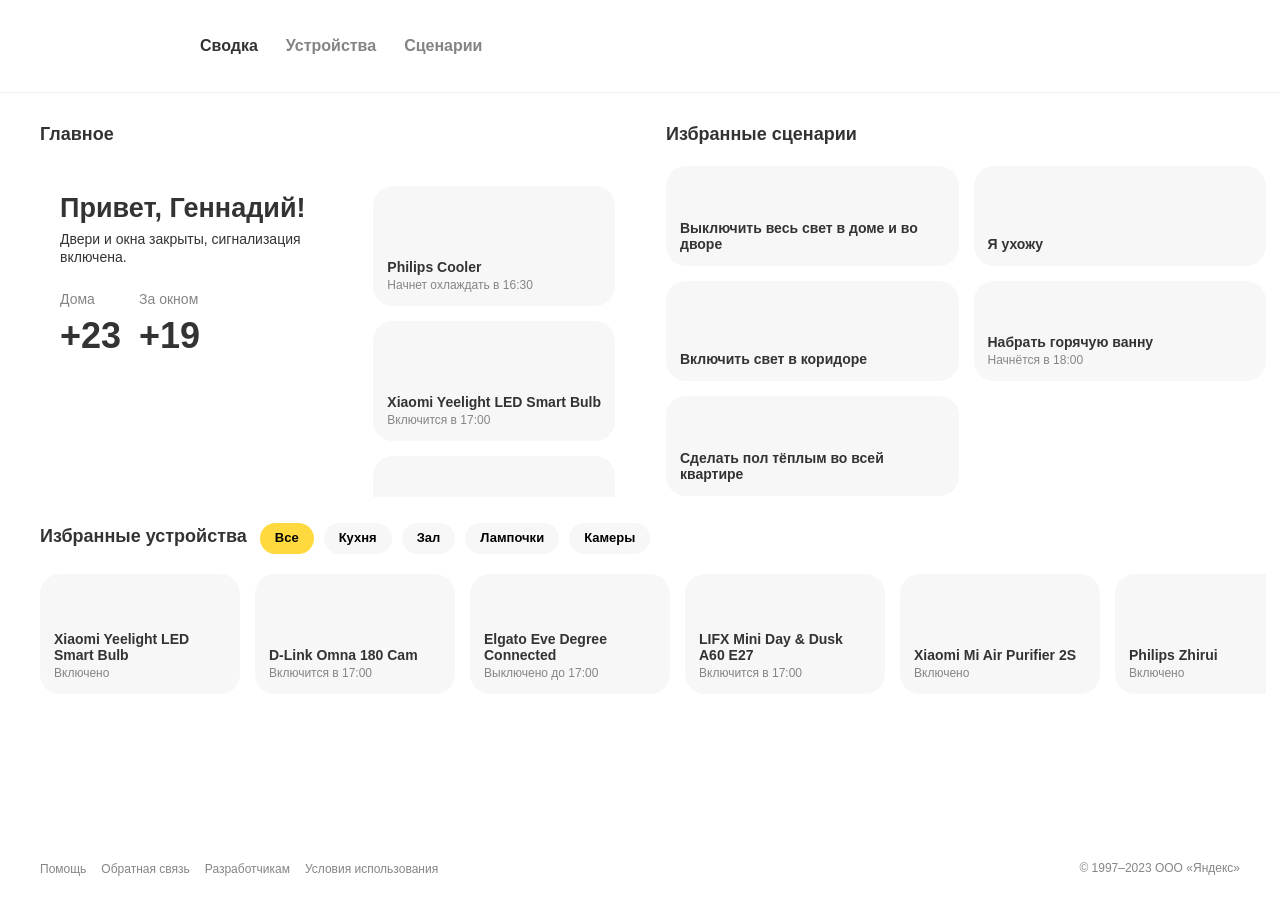
==== commit 2883d602: "test: script into html" ====
--- a/index.html
+++ b/index.html
@@ -1 +1 @@
-<!DOCTYPE html><html lang="ru"><head><meta charset="UTF-8"><meta name="viewport" content="width=device-width,initial-scale=1"><title>Яндекс.Дом</title><style>html{font-size:100%;font-family:Arial,sans-serif;line-height:1.25}body{display:flex;flex-direction:column;font-family:inherit;line-height:inherit;margin:0}body,html{height:100%}.header__logo{flex:0 0 auto;width:6.75rem;height:2.3125rem;margin-right:3.25rem}.header__item{margin:0;padding:0}.header__link{font-weight:700;opacity:.6;text-decoration:none;color:#333}.header__link_current{opacity:1}.footer__link{font-size:.75rem;color:#858585;text-decoration:none}.footer__copyright{margin-left:auto;font-size:.75rem;color:#858585}.header{position:relative;display:flex;flex:0 0 auto;align-items:center;height:5.75rem;margin-bottom:1.875rem;padding:0 2.5rem;font-family:Arial,sans-serif;border-bottom:1px solid #f0f0f0}.header__links{display:flex;gap:1.75rem;margin:0;padding:0;list-style:none}.main{display:grid;flex:0 0 auto;grid-template-columns:50% 50%;gap:1.625rem;padding:0 2.5rem}.gadgets{grid-column-start:1;grid-column-end:3}.hero-dashboard{position:relative;box-sizing:border-box;display:flex;gap:.9375rem;height:20.6875rem}.hero-dashboard__schedule{display:flex;flex:0 0 auto;flex-direction:column;gap:.9375rem;margin:0;padding:1.25rem 1.5625rem 1.25rem 0;overflow:auto;list-style:none;scrollbar-width:none}.event-grid{display:grid;grid-template-columns:repeat(auto-fill,minmax(200px,1fr));gap:.9375rem;margin:0;padding:0;list-style:none}.section__tabs{display:flex;gap:.625rem;align-items:baseline;margin:0 0 0 .8125rem;padding:0;list-style:none}.section__select{display:none}.section__panel-list{display:flex;gap:.9375rem;margin:0;padding:0;list-style:none}.section__panel{padding-bottom:.625rem;overflow-x:auto;scrollbar-width:none}.footer{display:flex;flex:0 0 auto;align-items:center;height:4rem;margin-top:auto;padding:0 2.5rem}.footer__list{display:flex;align-items:baseline;gap:.9375rem;margin:0;padding:0;list-style:none}</style><style>.section__title-header{margin:0;font-size:1.125rem;font-weight:700;color:#333}.section__title{display:flex;align-items:baseline;margin:0 0 1.25rem}.header__logo{background:no-repeat 50% 50% url(/shri2023-task/assets/logo-313d155c.svg);background-size:contain}.hero-dashboard{background:no-repeat 50% 50% url(/shri2023-task/assets/bg_2x-min-0d79425a.avif);background-size:1260px;border-radius:1.25rem}.hero-dashboard__primary{flex:1 1 auto;padding:1.25rem 0 1.25rem 1.25rem}.hero-dashboard__title{margin:.375rem 0;font-size:1.6875rem;font-weight:700;color:#333}.hero-dashboard__subtitle{margin:.375rem 0 0;font-size:.875rem;color:#333}.hero-dashboard__info{display:flex;gap:1.125rem;margin:1.5625rem 0 0;padding:0;list-style:none}.hero-dashboard__item{margin:0;padding:0}.hero-dashboard__item-title{font-size:.875rem;color:#858585}.hero-dashboard__item-details{display:flex;align-items:center;margin-top:.25rem;font-size:2.25rem;font-weight:700;color:#333}.hero-dashboard__icon{width:1.625rem;height:1.625rem;margin-left:.3125rem;background-position:50% 50%;background-repeat:no-repeat;background-size:contain}.hero-dashboard__icon_rain{background-image:url(/shri2023-task/assets/cloud-drizzle-a97940cb.svg)}.hero-dashboard__schedule::-webkit-scrollbar{display:none}.event__button{position:relative;display:flex;flex-direction:column;justify-content:end;gap:.1875rem;width:100%;min-width:12.5rem;height:7.5rem;margin:0;padding:.875rem;border-radius:1.25rem;border:none;background:#f7f7f7;text-align:left;-webkit-appearance:none;-moz-appearance:none;appearance:none}.event_slim .event__button{height:6.25rem}.event__icon{position:absolute;top:.875rem;left:.875rem;width:1.5rem;height:1.5rem;background-repeat:no-repeat;background-position:50% 50%;background-size:contain}.event__icon_temp{background-image:url(/shri2023-task/assets/icon_temperature-b86a9b9d.svg)}.event__icon_temp2{background-image:url(/shri2023-task/assets/icon_temperature_2-28ae58df.svg)}.event__icon_light{background-image:url(/shri2023-task/assets/icon_sun-948e2f94.svg)}.event__icon_light2{background-image:url(/shri2023-task/assets/icon_sun_2-74303ec3.svg)}.event__icon_schedule{background-image:url(/shri2023-task/assets/icon_scheduled-b9cd10cb.svg)}.event__title{margin:0;font-size:.875rem;font-weight:700;color:#333}.event__subtitle{font-size:.75rem;color:#858585}.hidden{content-visibility:hidden}.section__tab{flex:0 0 auto;padding:.4375rem .9375rem .5rem;font-size:.8125rem;font-weight:700;background:#f7f7f7;border-radius:1024px;cursor:pointer;transition:.25s ease-in-out;transition-property:background-color,box-shadow}.section__tab_active{background:#ffd93e}.section__panel-wrapper{position:relative}.arrow_hidden{display:none}.section__panel::-webkit-scrollbar{display:none}</style><link rel="stylesheet" href="/shri2023-task/assets/index-946c7d87.css" media="print" onload="this.media='all'"></head><body><header class="header"><a href="/" class="header__logo" aria-label="Яндекс.Дом"></a><ul class="header__links"><li class="header__item"><a class="header__link header__link_current" href="/" aria-current="page">Сводка</a></li><li class="header__item"><a class="header__link" href="/devices">Устройства</a></li><li class="header__item"><a class="header__link" href="/scripts">Сценарии</a></li></ul></header><main class="main"><section class="section main__general"><h2 class="section__title section__title-header section__main-title">Главное</h2><div class="hero-dashboard"><div class="hero-dashboard__primary"><h3 class="hero-dashboard__title">Привет, Геннадий!</h3><p class="hero-dashboard__subtitle">Двери и окна закрыты, сигнализация включена.</p><ul class="hero-dashboard__info"><li class="hero-dashboard__item"><div class="hero-dashboard__item-title">Дома</div><div class="hero-dashboard__item-details">+23</div></li><li class="hero-dashboard__item"><div class="hero-dashboard__item-title">За окном</div><div class="hero-dashboard__item-details">+19<div class="hero-dashboard__icon hero-dashboard__icon_rain" role="img" aria-label="Дождь"></div></div></li></ul></div><ul class="hero-dashboard__schedule"><li class="event"><button class="event__button"><span class="event__icon event__icon_temp" role="img" aria-label="Температура"></span> <span class="event__title">Philips Cooler</span> <span class="event__subtitle">Начнет охлаждать в 16:30</span></button></li><li class="event"><button class="event__button"><span class="event__icon event__icon_light" role="img" aria-label="Освещение"></span> <span class="event__title">Xiaomi Yeelight LED Smart Bulb</span> <span class="event__subtitle">Включится в 17:00</span></button></li><li class="event"><button class="event__button"><span class="event__icon event__icon_light" role="img" aria-label="Освещение"></span> <span class="event__title">Xiaomi Yeelight LED Smart Bulb</span> <span class="event__subtitle">Включится в 17:00</span></button></li></ul></div></section><section class="section main__scripts"><h2 class="section__title section__title-header">Избранные сценарии</h2><ul class="event-grid"><li class="event event_slim"><button class="event__button"><span class="event__icon event__icon_light2" role="img" aria-label="Освещение"></span> <span class="event__title">Выключить весь свет в доме и во дворе</span></button></li><li class="event event_slim"><button class="event__button"><span class="event__icon event__icon_schedule" role="img" aria-label="Расписание"></span> <span class="event__title">Я ухожу</span></button></li><li class="event event_slim"><button class="event__button"><span class="event__icon event__icon_light2" role="img" aria-label="Освещение"></span> <span class="event__title">Включить свет в коридоре</span></button></li><li class="event event_slim"><button class="event__button"><span class="event__icon event__icon_temp2" role="img" aria-label="Температура"></span> <span class="event__title">Набрать горячую ванну</span> <span class="event__subtitle">Начнётся в 18:00</span></button></li><li class="event event_slim"><button class="event__button"><span class="event__icon event__icon_temp2" role="img" aria-label="Температура"></span> <span class="event__title">Сделать пол тёплым во всей квартире</span></button></li></ul></section><section class="section gadgets"><div class="section__title"><h2 class="section__title-header">Избранные устройства</h2><select class="section__select"></select><ul role="tablist" class="section__tabs"></ul></div><div class="section__panel-wrapper"><div role="tabpanel" aria-hidden="true" class="section__panel"><ul class="section__panel-list"></ul></div><div class="section__arrow section__arrow_hidden"></div></div></section></main><footer class="footer"><ul class="footer__list"><li class="footer__item"><a class="footer__link" href="/">Помощь</a></li><li class="footer__item"><a class="footer__link" href="/">Обратная связь</a></li><li class="footer__item"><a class="footer__link" href="/">Разработчикам</a></li><li class="footer__item"><a class="footer__link" href="/">Условия использования</a></li></ul><div class="footer__copyright">© 1997–2023 ООО «Яндекс»</div></footer><template id="tab-template"><li role="tab" aria-selected="false" aria-controls="" class="section__tab"></li></template><template id="gadget-template"><li class="event"><button class="event__button"><span class="event__icon" role="img"></span> <span class="event__title"></span> <span class="event__subtitle"></span></button></li></template><script type="module" src="/shri2023-task/assets/index-0430e33f.js"></script></body></html>+<!DOCTYPE html><html lang="ru"><head><meta charset="UTF-8"><meta name="viewport" content="width=device-width,initial-scale=1"><title>Яндекс.Дом</title><style>html{font-size:100%;font-family:Arial,sans-serif;line-height:1.25}body{display:flex;flex-direction:column;font-family:inherit;line-height:inherit;margin:0}body,html{height:100%}.header__logo{flex:0 0 auto;width:6.75rem;height:2.3125rem;margin-right:3.25rem}.header__item{margin:0;padding:0}.header__link{font-weight:700;opacity:.6;text-decoration:none;color:#333}.header__link_current{opacity:1}.footer__link{font-size:.75rem;color:#858585;text-decoration:none}.footer__copyright{margin-left:auto;font-size:.75rem;color:#858585}.header{position:relative;display:flex;flex:0 0 auto;align-items:center;height:5.75rem;margin-bottom:1.875rem;padding:0 2.5rem;font-family:Arial,sans-serif;border-bottom:1px solid #f0f0f0}.header__links{display:flex;gap:1.75rem;margin:0;padding:0;list-style:none}.main{display:grid;flex:0 0 auto;grid-template-columns:50% 50%;gap:1.625rem;padding:0 2.5rem}.gadgets{grid-column-start:1;grid-column-end:3}.hero-dashboard{position:relative;box-sizing:border-box;display:flex;gap:.9375rem;height:20.6875rem}.hero-dashboard__schedule{display:flex;flex:0 0 auto;flex-direction:column;gap:.9375rem;margin:0;padding:1.25rem 1.5625rem 1.25rem 0;overflow:auto;list-style:none;scrollbar-width:none}.event-grid{display:grid;grid-template-columns:repeat(auto-fill,minmax(200px,1fr));gap:.9375rem;margin:0;padding:0;list-style:none}.section__tabs{display:flex;gap:.625rem;align-items:baseline;margin:0 0 0 .8125rem;padding:0;list-style:none}.section__select{display:none}.section__panel-list{display:flex;gap:.9375rem;margin:0;padding:0;list-style:none}.section__panel{padding-bottom:.625rem;overflow-x:auto;scrollbar-width:none}.footer{display:flex;flex:0 0 auto;align-items:center;height:4rem;margin-top:auto;padding:0 2.5rem}.footer__list{display:flex;align-items:baseline;gap:.9375rem;margin:0;padding:0;list-style:none}</style><style>.section__title-header{margin:0;font-size:1.125rem;font-weight:700;color:#333}.section__title{display:flex;align-items:baseline;margin:0 0 1.25rem}.header__logo{background:no-repeat 50% 50% url(/shri2023-task/assets/logo-313d155c.svg);background-size:contain}.hero-dashboard{background:no-repeat 50% 50% url(/shri2023-task/assets/bg_2x-min-0d79425a.avif);background-size:1260px;border-radius:1.25rem}.hero-dashboard__primary{flex:1 1 auto;padding:1.25rem 0 1.25rem 1.25rem}.hero-dashboard__title{margin:.375rem 0;font-size:1.6875rem;font-weight:700;color:#333}.hero-dashboard__subtitle{margin:.375rem 0 0;font-size:.875rem;color:#333}.hero-dashboard__info{display:flex;gap:1.125rem;margin:1.5625rem 0 0;padding:0;list-style:none}.hero-dashboard__item{margin:0;padding:0}.hero-dashboard__item-title{font-size:.875rem;color:#858585}.hero-dashboard__item-details{display:flex;align-items:center;margin-top:.25rem;font-size:2.25rem;font-weight:700;color:#333}.hero-dashboard__icon{width:1.625rem;height:1.625rem;margin-left:.3125rem;background-position:50% 50%;background-repeat:no-repeat;background-size:contain}.hero-dashboard__icon_rain{background-image:url(/shri2023-task/assets/cloud-drizzle-a97940cb.svg)}.hero-dashboard__schedule::-webkit-scrollbar{display:none}.event__button{position:relative;display:flex;flex-direction:column;justify-content:end;gap:.1875rem;width:100%;min-width:12.5rem;height:7.5rem;margin:0;padding:.875rem;border-radius:1.25rem;border:none;background:#f7f7f7;text-align:left;-webkit-appearance:none;-moz-appearance:none;appearance:none}.event_slim .event__button{height:6.25rem}.event__icon{position:absolute;top:.875rem;left:.875rem;width:1.5rem;height:1.5rem;background-repeat:no-repeat;background-position:50% 50%;background-size:contain}.event__icon_temp{background-image:url(/shri2023-task/assets/icon_temperature-b86a9b9d.svg)}.event__icon_temp2{background-image:url(/shri2023-task/assets/icon_temperature_2-28ae58df.svg)}.event__icon_light{background-image:url(/shri2023-task/assets/icon_sun-948e2f94.svg)}.event__icon_light2{background-image:url(/shri2023-task/assets/icon_sun_2-74303ec3.svg)}.event__icon_schedule{background-image:url(/shri2023-task/assets/icon_scheduled-b9cd10cb.svg)}.event__title{margin:0;font-size:.875rem;font-weight:700;color:#333}.event__subtitle{font-size:.75rem;color:#858585}.hidden{content-visibility:hidden}.section__tab{flex:0 0 auto;padding:.4375rem .9375rem .5rem;font-size:.8125rem;font-weight:700;background:#f7f7f7;border-radius:1024px;cursor:pointer;transition:.25s ease-in-out;transition-property:background-color,box-shadow}.section__tab_active{background:#ffd93e}.section__panel-wrapper{position:relative}.arrow_hidden{display:none}.section__panel::-webkit-scrollbar{display:none}</style><link rel="stylesheet" href="/shri2023-task/assets/index-946c7d87.css" media="print" onload="this.media='all'"></head><body><header class="header"><a href="/" class="header__logo" aria-label="Яндекс.Дом"></a><ul class="header__links"><li class="header__item"><a class="header__link header__link_current" href="/" aria-current="page">Сводка</a></li><li class="header__item"><a class="header__link" href="/devices">Устройства</a></li><li class="header__item"><a class="header__link" href="/scripts">Сценарии</a></li></ul></header><main class="main"><section class="section main__general"><h2 class="section__title section__title-header section__main-title">Главное</h2><div class="hero-dashboard"><div class="hero-dashboard__primary"><h3 class="hero-dashboard__title">Привет, Геннадий!</h3><p class="hero-dashboard__subtitle">Двери и окна закрыты, сигнализация включена.</p><ul class="hero-dashboard__info"><li class="hero-dashboard__item"><div class="hero-dashboard__item-title">Дома</div><div class="hero-dashboard__item-details">+23</div></li><li class="hero-dashboard__item"><div class="hero-dashboard__item-title">За окном</div><div class="hero-dashboard__item-details">+19<div class="hero-dashboard__icon hero-dashboard__icon_rain" role="img" aria-label="Дождь"></div></div></li></ul></div><ul class="hero-dashboard__schedule"><li class="event"><button class="event__button"><span class="event__icon event__icon_temp" role="img" aria-label="Температура"></span> <span class="event__title">Philips Cooler</span> <span class="event__subtitle">Начнет охлаждать в 16:30</span></button></li><li class="event"><button class="event__button"><span class="event__icon event__icon_light" role="img" aria-label="Освещение"></span> <span class="event__title">Xiaomi Yeelight LED Smart Bulb</span> <span class="event__subtitle">Включится в 17:00</span></button></li><li class="event"><button class="event__button"><span class="event__icon event__icon_light" role="img" aria-label="Освещение"></span> <span class="event__title">Xiaomi Yeelight LED Smart Bulb</span> <span class="event__subtitle">Включится в 17:00</span></button></li></ul></div></section><section class="section main__scripts"><h2 class="section__title section__title-header">Избранные сценарии</h2><ul class="event-grid"><li class="event event_slim"><button class="event__button"><span class="event__icon event__icon_light2" role="img" aria-label="Освещение"></span> <span class="event__title">Выключить весь свет в доме и во дворе</span></button></li><li class="event event_slim"><button class="event__button"><span class="event__icon event__icon_schedule" role="img" aria-label="Расписание"></span> <span class="event__title">Я ухожу</span></button></li><li class="event event_slim"><button class="event__button"><span class="event__icon event__icon_light2" role="img" aria-label="Освещение"></span> <span class="event__title">Включить свет в коридоре</span></button></li><li class="event event_slim"><button class="event__button"><span class="event__icon event__icon_temp2" role="img" aria-label="Температура"></span> <span class="event__title">Набрать горячую ванну</span> <span class="event__subtitle">Начнётся в 18:00</span></button></li><li class="event event_slim"><button class="event__button"><span class="event__icon event__icon_temp2" role="img" aria-label="Температура"></span> <span class="event__title">Сделать пол тёплым во всей квартире</span></button></li></ul></section><section class="section gadgets"><div class="section__title"><h2 class="section__title-header">Избранные устройства</h2><select class="section__select"></select><ul role="tablist" class="section__tabs"></ul></div><div class="section__panel-wrapper"><div role="tabpanel" aria-hidden="true" class="section__panel"><ul class="section__panel-list"></ul></div><div class="section__arrow section__arrow_hidden"></div></div></section></main><footer class="footer"><ul class="footer__list"><li class="footer__item"><a class="footer__link" href="/">Помощь</a></li><li class="footer__item"><a class="footer__link" href="/">Обратная связь</a></li><li class="footer__item"><a class="footer__link" href="/">Разработчикам</a></li><li class="footer__item"><a class="footer__link" href="/">Условия использования</a></li></ul><div class="footer__copyright">© 1997–2023 ООО «Яндекс»</div></footer><template id="tab-template"><li role="tab" aria-selected="false" aria-controls="" class="section__tab"></li></template><template id="gadget-template"><li class="event"><button class="event__button"><span class="event__icon" role="img"></span> <span class="event__title"></span> <span class="event__subtitle"></span></button></li></template><script>const TABS={all:{title:"Все",items:[{icon:"light2",iconLabel:"Освещение",title:"Xiaomi Yeelight LED Smart Bulb",subtitle:"Включено"},{icon:"light",iconLabel:"Освещение",title:"D-Link Omna 180 Cam",subtitle:"Включится в 17:00"},{icon:"temp",iconLabel:"Температура",title:"Elgato Eve Degree Connected",subtitle:"Выключено до 17:00"},{icon:"light",iconLabel:"Освещение",title:"LIFX Mini Day & Dusk A60 E27",subtitle:"Включится в 17:00"},{icon:"light2",iconLabel:"Освещение",title:"Xiaomi Mi Air Purifier 2S",subtitle:"Включено"},{icon:"light",iconLabel:"Освещение",title:"Philips Zhirui",subtitle:"Включено"},{icon:"light",iconLabel:"Освещение",title:"Philips Zhirui",subtitle:"Включено"},{icon:"light2",iconLabel:"Освещение",title:"Xiaomi Mi Air Purifier 2S",subtitle:"Включено"}]},kitchen:{title:"Кухня",items:[{icon:"light2",iconLabel:"Освещение",title:"Xiaomi Yeelight LED Smart Bulb",subtitle:"Включено"},{icon:"temp",iconLabel:"Температура",title:"Elgato Eve Degree Connected",subtitle:"Выключено до 17:00"}]},hall:{title:"Зал",items:[{icon:"light",iconLabel:"Освещение",title:"Philips Zhirui",subtitle:"Выключено"},{icon:"light2",iconLabel:"Освещение",title:"Xiaomi Mi Air Purifier 2S",subtitle:"Выключено"}]},lights:{title:"Лампочки",items:[{icon:"light",iconLabel:"Освещение",title:"D-Link Omna 180 Cam",subtitle:"Включится в 17:00"},{icon:"light",iconLabel:"Освещение",title:"LIFX Mini Day & Dusk A60 E27",subtitle:"Включится в 17:00"},{icon:"light2",iconLabel:"Освещение",title:"Xiaomi Mi Air Purifier 2S",subtitle:"Включено"},{icon:"light",iconLabel:"Освещение",title:"Philips Zhirui",subtitle:"Включено"}]},cameras:{title:"Камеры",items:[{icon:"light2",iconLabel:"Освещение",title:"Xiaomi Mi Air Purifier 2S",subtitle:"Включено"}]}},TABS_KEYS=Object.keys(TABS);class Tabs{constructor({renderer:t,active:e}){this._renderer=t,this._active=e,this._root=document.querySelector(".section__tabs"),this._keys=Object.keys(TABS)}add(t){this._root.append(t)}setActive(t){const e=this._root.querySelector("#tab_"+this._active);e.classList.remove("section__tab_active"),e.setAttribute("aria-selected","false"),e.setAttribute("tabindex",!1);const i=this._root.querySelector("#tab_"+t);i.classList.add("section__tab_active"),i.setAttribute("aria-selected","true"),i.setAttribute("tabindex","0"),this._active=t}render(){this._keys.forEach((t=>this._renderer({key:t,title:TABS[t].title,active:this._active})))}}class Tab{constructor({key:t,title:e,active:i,handler:s}){this._key=t,this._title=e,this._active=i===t,this._handler=s,this._template=document.querySelector("#tab-template").content.querySelector("li").cloneNode(!0)}_setEvent(){this._template.addEventListener("click",(()=>{this._handler(this._key)}))}generate(){return this._template.id="tab_"+this._key,this._template["aria-controls"]="panel_"+this._key,this._template.textContent=this._title,this._active&&(this._template.classList.add("section__tab_active"),this._template.setAttribute("aria-selected","true"),this._template.setAttribute("tabindex","0")),this._setEvent(),this._template}}class Gadgets{constructor({gadgets:t}){this._gadgets=t,this._root=document.querySelector(".section__panel-wrapper"),this._panel=this._root.querySelector(".section__panel"),this._list=this._root.querySelector(".section__panel-list"),this._arrow=this._root.querySelector(".section__arrow")}render(t){this._panel.id="panel_"+t,this._panel.setAttribute("aria-labelledby","tab_"+t),this._list.innerHTML="",this._gadgets[t].forEach((t=>this._list.append(t))),this._gadgets[t].length>9?this._arrow.classList.remove("arrow_hidden"):this._arrow.classList.add("arrow_hidden")}}class Gadget{constructor({title:t,subtitle:e,icon:i,hidden:s}){this._title=t,this._subtitle=e,this._icon=i,this._hidden=s,this._template=document.querySelector("#gadget-template").content.querySelector("li").cloneNode(!0)}generate(){return this._hidden?this._template.classList.add("hidden"):(this._template.querySelector(".event__title").textContent=this._title,this._template.querySelector(".event__subtitle").textContent=this._subtitle,this._template.querySelector(".event__icon").classList.add("event__icon_"+this._icon)),this._template}}function prepareGadgets(){for(let t=0;t<6;++t)TABS.all.items=[...TABS.all.items,...TABS.all.items];return TABS_KEYS.reduce(((t,e)=>(t[e]=TABS[e].items.map(((t,e)=>new Gadget({...t,hidden:e>9}).generate())),t)),{})}const active=new URLSearchParams(location.search).get("tab")||"all";document.addEventListener("DOMContentLoaded",(()=>{const t=new Gadgets({gadgets:prepareGadgets()}),e=new Tabs({renderer:i=>{const s=new Tab({...i,handler:i=>{e.setActive(i),t.render(i)}});e.add(s.generate())},active:active});e.render(),t.render(active)}),!1)</script></body></html>
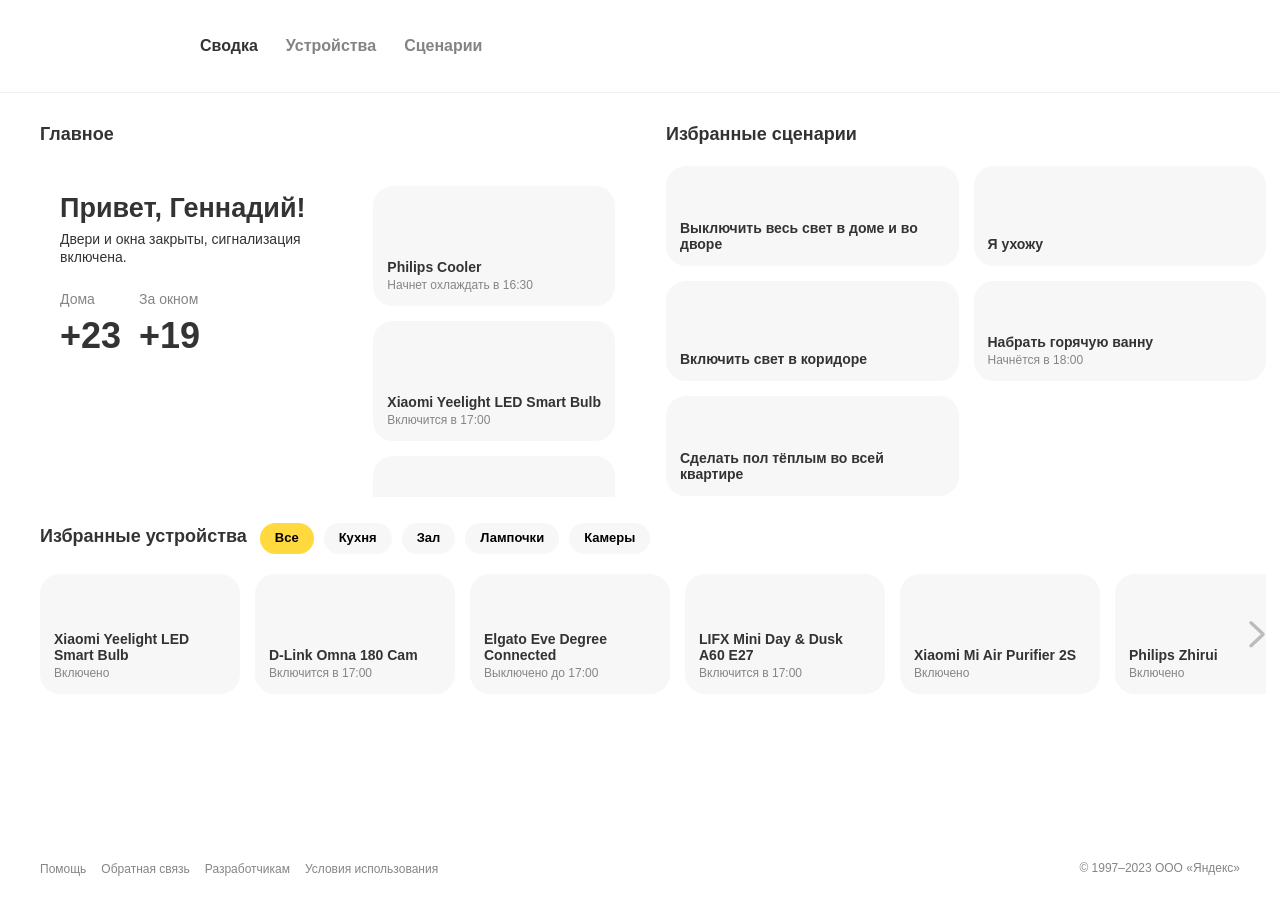
==== commit b5e0d615: "test: css inline" ====
--- a/index.html
+++ b/index.html
@@ -1 +1 @@
-<!DOCTYPE html><html lang="ru"><head><meta charset="UTF-8"><meta name="viewport" content="width=device-width,initial-scale=1"><title>Яндекс.Дом</title><style>html{font-size:100%;font-family:Arial,sans-serif;line-height:1.25}body{display:flex;flex-direction:column;font-family:inherit;line-height:inherit;margin:0}body,html{height:100%}.header__logo{flex:0 0 auto;width:6.75rem;height:2.3125rem;margin-right:3.25rem}.header__item{margin:0;padding:0}.header__link{font-weight:700;opacity:.6;text-decoration:none;color:#333}.header__link_current{opacity:1}.footer__link{font-size:.75rem;color:#858585;text-decoration:none}.footer__copyright{margin-left:auto;font-size:.75rem;color:#858585}.header{position:relative;display:flex;flex:0 0 auto;align-items:center;height:5.75rem;margin-bottom:1.875rem;padding:0 2.5rem;font-family:Arial,sans-serif;border-bottom:1px solid #f0f0f0}.header__links{display:flex;gap:1.75rem;margin:0;padding:0;list-style:none}.main{display:grid;flex:0 0 auto;grid-template-columns:50% 50%;gap:1.625rem;padding:0 2.5rem}.gadgets{grid-column-start:1;grid-column-end:3}.hero-dashboard{position:relative;box-sizing:border-box;display:flex;gap:.9375rem;height:20.6875rem}.hero-dashboard__schedule{display:flex;flex:0 0 auto;flex-direction:column;gap:.9375rem;margin:0;padding:1.25rem 1.5625rem 1.25rem 0;overflow:auto;list-style:none;scrollbar-width:none}.event-grid{display:grid;grid-template-columns:repeat(auto-fill,minmax(200px,1fr));gap:.9375rem;margin:0;padding:0;list-style:none}.section__tabs{display:flex;gap:.625rem;align-items:baseline;margin:0 0 0 .8125rem;padding:0;list-style:none}.section__select{display:none}.section__panel-list{display:flex;gap:.9375rem;margin:0;padding:0;list-style:none}.section__panel{padding-bottom:.625rem;overflow-x:auto;scrollbar-width:none}.footer{display:flex;flex:0 0 auto;align-items:center;height:4rem;margin-top:auto;padding:0 2.5rem}.footer__list{display:flex;align-items:baseline;gap:.9375rem;margin:0;padding:0;list-style:none}</style><style>.section__title-header{margin:0;font-size:1.125rem;font-weight:700;color:#333}.section__title{display:flex;align-items:baseline;margin:0 0 1.25rem}.header__logo{background:no-repeat 50% 50% url(/shri2023-task/assets/logo-313d155c.svg);background-size:contain}.hero-dashboard{background:no-repeat 50% 50% url(/shri2023-task/assets/bg_2x-min-0d79425a.avif);background-size:1260px;border-radius:1.25rem}.hero-dashboard__primary{flex:1 1 auto;padding:1.25rem 0 1.25rem 1.25rem}.hero-dashboard__title{margin:.375rem 0;font-size:1.6875rem;font-weight:700;color:#333}.hero-dashboard__subtitle{margin:.375rem 0 0;font-size:.875rem;color:#333}.hero-dashboard__info{display:flex;gap:1.125rem;margin:1.5625rem 0 0;padding:0;list-style:none}.hero-dashboard__item{margin:0;padding:0}.hero-dashboard__item-title{font-size:.875rem;color:#858585}.hero-dashboard__item-details{display:flex;align-items:center;margin-top:.25rem;font-size:2.25rem;font-weight:700;color:#333}.hero-dashboard__icon{width:1.625rem;height:1.625rem;margin-left:.3125rem;background-position:50% 50%;background-repeat:no-repeat;background-size:contain}.hero-dashboard__icon_rain{background-image:url(/shri2023-task/assets/cloud-drizzle-a97940cb.svg)}.hero-dashboard__schedule::-webkit-scrollbar{display:none}.event__button{position:relative;display:flex;flex-direction:column;justify-content:end;gap:.1875rem;width:100%;min-width:12.5rem;height:7.5rem;margin:0;padding:.875rem;border-radius:1.25rem;border:none;background:#f7f7f7;text-align:left;-webkit-appearance:none;-moz-appearance:none;appearance:none}.event_slim .event__button{height:6.25rem}.event__icon{position:absolute;top:.875rem;left:.875rem;width:1.5rem;height:1.5rem;background-repeat:no-repeat;background-position:50% 50%;background-size:contain}.event__icon_temp{background-image:url(/shri2023-task/assets/icon_temperature-b86a9b9d.svg)}.event__icon_temp2{background-image:url(/shri2023-task/assets/icon_temperature_2-28ae58df.svg)}.event__icon_light{background-image:url(/shri2023-task/assets/icon_sun-948e2f94.svg)}.event__icon_light2{background-image:url(/shri2023-task/assets/icon_sun_2-74303ec3.svg)}.event__icon_schedule{background-image:url(/shri2023-task/assets/icon_scheduled-b9cd10cb.svg)}.event__title{margin:0;font-size:.875rem;font-weight:700;color:#333}.event__subtitle{font-size:.75rem;color:#858585}.hidden{content-visibility:hidden}.section__tab{flex:0 0 auto;padding:.4375rem .9375rem .5rem;font-size:.8125rem;font-weight:700;background:#f7f7f7;border-radius:1024px;cursor:pointer;transition:.25s ease-in-out;transition-property:background-color,box-shadow}.section__tab_active{background:#ffd93e}.section__panel-wrapper{position:relative}.arrow_hidden{display:none}.section__panel::-webkit-scrollbar{display:none}</style><link rel="stylesheet" href="/shri2023-task/assets/index-946c7d87.css" media="print" onload="this.media='all'"></head><body><header class="header"><a href="/" class="header__logo" aria-label="Яндекс.Дом"></a><ul class="header__links"><li class="header__item"><a class="header__link header__link_current" href="/" aria-current="page">Сводка</a></li><li class="header__item"><a class="header__link" href="/devices">Устройства</a></li><li class="header__item"><a class="header__link" href="/scripts">Сценарии</a></li></ul></header><main class="main"><section class="section main__general"><h2 class="section__title section__title-header section__main-title">Главное</h2><div class="hero-dashboard"><div class="hero-dashboard__primary"><h3 class="hero-dashboard__title">Привет, Геннадий!</h3><p class="hero-dashboard__subtitle">Двери и окна закрыты, сигнализация включена.</p><ul class="hero-dashboard__info"><li class="hero-dashboard__item"><div class="hero-dashboard__item-title">Дома</div><div class="hero-dashboard__item-details">+23</div></li><li class="hero-dashboard__item"><div class="hero-dashboard__item-title">За окном</div><div class="hero-dashboard__item-details">+19<div class="hero-dashboard__icon hero-dashboard__icon_rain" role="img" aria-label="Дождь"></div></div></li></ul></div><ul class="hero-dashboard__schedule"><li class="event"><button class="event__button"><span class="event__icon event__icon_temp" role="img" aria-label="Температура"></span> <span class="event__title">Philips Cooler</span> <span class="event__subtitle">Начнет охлаждать в 16:30</span></button></li><li class="event"><button class="event__button"><span class="event__icon event__icon_light" role="img" aria-label="Освещение"></span> <span class="event__title">Xiaomi Yeelight LED Smart Bulb</span> <span class="event__subtitle">Включится в 17:00</span></button></li><li class="event"><button class="event__button"><span class="event__icon event__icon_light" role="img" aria-label="Освещение"></span> <span class="event__title">Xiaomi Yeelight LED Smart Bulb</span> <span class="event__subtitle">Включится в 17:00</span></button></li></ul></div></section><section class="section main__scripts"><h2 class="section__title section__title-header">Избранные сценарии</h2><ul class="event-grid"><li class="event event_slim"><button class="event__button"><span class="event__icon event__icon_light2" role="img" aria-label="Освещение"></span> <span class="event__title">Выключить весь свет в доме и во дворе</span></button></li><li class="event event_slim"><button class="event__button"><span class="event__icon event__icon_schedule" role="img" aria-label="Расписание"></span> <span class="event__title">Я ухожу</span></button></li><li class="event event_slim"><button class="event__button"><span class="event__icon event__icon_light2" role="img" aria-label="Освещение"></span> <span class="event__title">Включить свет в коридоре</span></button></li><li class="event event_slim"><button class="event__button"><span class="event__icon event__icon_temp2" role="img" aria-label="Температура"></span> <span class="event__title">Набрать горячую ванну</span> <span class="event__subtitle">Начнётся в 18:00</span></button></li><li class="event event_slim"><button class="event__button"><span class="event__icon event__icon_temp2" role="img" aria-label="Температура"></span> <span class="event__title">Сделать пол тёплым во всей квартире</span></button></li></ul></section><section class="section gadgets"><div class="section__title"><h2 class="section__title-header">Избранные устройства</h2><select class="section__select"></select><ul role="tablist" class="section__tabs"></ul></div><div class="section__panel-wrapper"><div role="tabpanel" aria-hidden="true" class="section__panel"><ul class="section__panel-list"></ul></div><div class="section__arrow section__arrow_hidden"></div></div></section></main><footer class="footer"><ul class="footer__list"><li class="footer__item"><a class="footer__link" href="/">Помощь</a></li><li class="footer__item"><a class="footer__link" href="/">Обратная связь</a></li><li class="footer__item"><a class="footer__link" href="/">Разработчикам</a></li><li class="footer__item"><a class="footer__link" href="/">Условия использования</a></li></ul><div class="footer__copyright">© 1997–2023 ООО «Яндекс»</div></footer><template id="tab-template"><li role="tab" aria-selected="false" aria-controls="" class="section__tab"></li></template><template id="gadget-template"><li class="event"><button class="event__button"><span class="event__icon" role="img"></span> <span class="event__title"></span> <span class="event__subtitle"></span></button></li></template><script>const TABS={all:{title:"Все",items:[{icon:"light2",iconLabel:"Освещение",title:"Xiaomi Yeelight LED Smart Bulb",subtitle:"Включено"},{icon:"light",iconLabel:"Освещение",title:"D-Link Omna 180 Cam",subtitle:"Включится в 17:00"},{icon:"temp",iconLabel:"Температура",title:"Elgato Eve Degree Connected",subtitle:"Выключено до 17:00"},{icon:"light",iconLabel:"Освещение",title:"LIFX Mini Day & Dusk A60 E27",subtitle:"Включится в 17:00"},{icon:"light2",iconLabel:"Освещение",title:"Xiaomi Mi Air Purifier 2S",subtitle:"Включено"},{icon:"light",iconLabel:"Освещение",title:"Philips Zhirui",subtitle:"Включено"},{icon:"light",iconLabel:"Освещение",title:"Philips Zhirui",subtitle:"Включено"},{icon:"light2",iconLabel:"Освещение",title:"Xiaomi Mi Air Purifier 2S",subtitle:"Включено"}]},kitchen:{title:"Кухня",items:[{icon:"light2",iconLabel:"Освещение",title:"Xiaomi Yeelight LED Smart Bulb",subtitle:"Включено"},{icon:"temp",iconLabel:"Температура",title:"Elgato Eve Degree Connected",subtitle:"Выключено до 17:00"}]},hall:{title:"Зал",items:[{icon:"light",iconLabel:"Освещение",title:"Philips Zhirui",subtitle:"Выключено"},{icon:"light2",iconLabel:"Освещение",title:"Xiaomi Mi Air Purifier 2S",subtitle:"Выключено"}]},lights:{title:"Лампочки",items:[{icon:"light",iconLabel:"Освещение",title:"D-Link Omna 180 Cam",subtitle:"Включится в 17:00"},{icon:"light",iconLabel:"Освещение",title:"LIFX Mini Day & Dusk A60 E27",subtitle:"Включится в 17:00"},{icon:"light2",iconLabel:"Освещение",title:"Xiaomi Mi Air Purifier 2S",subtitle:"Включено"},{icon:"light",iconLabel:"Освещение",title:"Philips Zhirui",subtitle:"Включено"}]},cameras:{title:"Камеры",items:[{icon:"light2",iconLabel:"Освещение",title:"Xiaomi Mi Air Purifier 2S",subtitle:"Включено"}]}},TABS_KEYS=Object.keys(TABS);class Tabs{constructor({renderer:t,active:e}){this._renderer=t,this._active=e,this._root=document.querySelector(".section__tabs"),this._keys=Object.keys(TABS)}add(t){this._root.append(t)}setActive(t){const e=this._root.querySelector("#tab_"+this._active);e.classList.remove("section__tab_active"),e.setAttribute("aria-selected","false"),e.setAttribute("tabindex",!1);const i=this._root.querySelector("#tab_"+t);i.classList.add("section__tab_active"),i.setAttribute("aria-selected","true"),i.setAttribute("tabindex","0"),this._active=t}render(){this._keys.forEach((t=>this._renderer({key:t,title:TABS[t].title,active:this._active})))}}class Tab{constructor({key:t,title:e,active:i,handler:s}){this._key=t,this._title=e,this._active=i===t,this._handler=s,this._template=document.querySelector("#tab-template").content.querySelector("li").cloneNode(!0)}_setEvent(){this._template.addEventListener("click",(()=>{this._handler(this._key)}))}generate(){return this._template.id="tab_"+this._key,this._template["aria-controls"]="panel_"+this._key,this._template.textContent=this._title,this._active&&(this._template.classList.add("section__tab_active"),this._template.setAttribute("aria-selected","true"),this._template.setAttribute("tabindex","0")),this._setEvent(),this._template}}class Gadgets{constructor({gadgets:t}){this._gadgets=t,this._root=document.querySelector(".section__panel-wrapper"),this._panel=this._root.querySelector(".section__panel"),this._list=this._root.querySelector(".section__panel-list"),this._arrow=this._root.querySelector(".section__arrow")}render(t){this._panel.id="panel_"+t,this._panel.setAttribute("aria-labelledby","tab_"+t),this._list.innerHTML="",this._gadgets[t].forEach((t=>this._list.append(t))),this._gadgets[t].length>9?this._arrow.classList.remove("arrow_hidden"):this._arrow.classList.add("arrow_hidden")}}class Gadget{constructor({title:t,subtitle:e,icon:i,hidden:s}){this._title=t,this._subtitle=e,this._icon=i,this._hidden=s,this._template=document.querySelector("#gadget-template").content.querySelector("li").cloneNode(!0)}generate(){return this._hidden?this._template.classList.add("hidden"):(this._template.querySelector(".event__title").textContent=this._title,this._template.querySelector(".event__subtitle").textContent=this._subtitle,this._template.querySelector(".event__icon").classList.add("event__icon_"+this._icon)),this._template}}function prepareGadgets(){for(let t=0;t<6;++t)TABS.all.items=[...TABS.all.items,...TABS.all.items];return TABS_KEYS.reduce(((t,e)=>(t[e]=TABS[e].items.map(((t,e)=>new Gadget({...t,hidden:e>9}).generate())),t)),{})}const active=new URLSearchParams(location.search).get("tab")||"all";document.addEventListener("DOMContentLoaded",(()=>{const t=new Gadgets({gadgets:prepareGadgets()}),e=new Tabs({renderer:i=>{const s=new Tab({...i,handler:i=>{e.setActive(i),t.render(i)}});e.add(s.generate())},active:active});e.render(),t.render(active)}),!1)</script></body></html>+<!doctype html><html lang=ru><head><meta charset=UTF-8><meta name=viewport content="width=device-width,initial-scale=1"><title>Яндекс.Дом</title><style>html{font-size:100%;font-family:Arial,sans-serif;line-height:1.25}body{display:flex;flex-direction:column;font-family:inherit;line-height:inherit;margin:0}body,html{height:100%}.header__logo{flex:0 0 auto;width:6.75rem;height:2.3125rem;margin-right:3.25rem}.header__item{margin:0;padding:0}.header__link{font-weight:700;opacity:.6;text-decoration:none;color:#333}.header__link_current{opacity:1}.footer__link{font-size:.75rem;color:#858585;text-decoration:none}.footer__copyright{margin-left:auto;font-size:.75rem;color:#858585}.header{position:relative;display:flex;flex:0 0 auto;align-items:center;height:5.75rem;margin-bottom:1.875rem;padding:0 2.5rem;font-family:Arial,sans-serif;border-bottom:1px solid #f0f0f0}.header__links{display:flex;gap:1.75rem;margin:0;padding:0;list-style:none}.main{display:grid;flex:0 0 auto;grid-template-columns:50% 50%;gap:1.625rem;padding:0 2.5rem}.gadgets{grid-column-start:1;grid-column-end:3}.hero-dashboard{position:relative;box-sizing:border-box;display:flex;gap:.9375rem;height:20.6875rem}.hero-dashboard__schedule{display:flex;flex:0 0 auto;flex-direction:column;gap:.9375rem;margin:0;padding:1.25rem 1.5625rem 1.25rem 0;overflow:auto;list-style:none;scrollbar-width:none}.event-grid{display:grid;grid-template-columns:repeat(auto-fill,minmax(200px,1fr));gap:.9375rem;margin:0;padding:0;list-style:none}.section__tabs{display:flex;gap:.625rem;align-items:baseline;margin:0 0 0 .8125rem;padding:0;list-style:none}.section__select{display:none}.section__panel-list{display:flex;gap:.9375rem;margin:0;padding:0;list-style:none}.section__panel{padding-bottom:.625rem;overflow-x:auto;scrollbar-width:none}.footer{display:flex;flex:0 0 auto;align-items:center;height:4rem;margin-top:auto;padding:0 2.5rem}.footer__list{display:flex;align-items:baseline;gap:.9375rem;margin:0;padding:0;list-style:none}</style><style>.section__title-header{margin:0;font-size:1.125rem;font-weight:700;color:#333}.section__title{display:flex;align-items:baseline;margin:0 0 1.25rem}.header__logo{background:no-repeat 50% 50% url(/shri2023-task/assets/logo-313d155c.svg);background-size:contain}.hero-dashboard{background:no-repeat 50% 50% url(/shri2023-task/assets/bg_2x-min-0d79425a.avif);background-size:1260px;border-radius:1.25rem}.hero-dashboard__primary{flex:1 1 auto;padding:1.25rem 0 1.25rem 1.25rem}.hero-dashboard__title{margin:.375rem 0;font-size:1.6875rem;font-weight:700;color:#333}.hero-dashboard__subtitle{margin:.375rem 0 0;font-size:.875rem;color:#333}.hero-dashboard__info{display:flex;gap:1.125rem;margin:1.5625rem 0 0;padding:0;list-style:none}.hero-dashboard__item{margin:0;padding:0}.hero-dashboard__item-title{font-size:.875rem;color:#858585}.hero-dashboard__item-details{display:flex;align-items:center;margin-top:.25rem;font-size:2.25rem;font-weight:700;color:#333}.hero-dashboard__icon{width:1.625rem;height:1.625rem;margin-left:.3125rem;background-position:50% 50%;background-repeat:no-repeat;background-size:contain}.hero-dashboard__icon_rain{background-image:url(/shri2023-task/assets/cloud-drizzle-a97940cb.svg)}.hero-dashboard__schedule::-webkit-scrollbar{display:none}.event__button{position:relative;display:flex;flex-direction:column;justify-content:end;gap:.1875rem;width:100%;min-width:12.5rem;height:7.5rem;margin:0;padding:.875rem;border-radius:1.25rem;border:none;background:#f7f7f7;text-align:left;-webkit-appearance:none;-moz-appearance:none;appearance:none}.event_slim .event__button{height:6.25rem}.event__icon{position:absolute;top:.875rem;left:.875rem;width:1.5rem;height:1.5rem;background-repeat:no-repeat;background-position:50% 50%;background-size:contain}.event__icon_temp{background-image:url(/shri2023-task/assets/icon_temperature-b86a9b9d.svg)}.event__icon_temp2{background-image:url(/shri2023-task/assets/icon_temperature_2-28ae58df.svg)}.event__icon_light{background-image:url(/shri2023-task/assets/icon_sun-948e2f94.svg)}.event__icon_light2{background-image:url(/shri2023-task/assets/icon_sun_2-74303ec3.svg)}.event__icon_schedule{background-image:url(/shri2023-task/assets/icon_scheduled-b9cd10cb.svg)}.event__title{margin:0;font-size:.875rem;font-weight:700;color:#333}.event__subtitle{font-size:.75rem;color:#858585}.hidden{content-visibility:hidden}.section__tab{flex:0 0 auto;padding:.4375rem .9375rem .5rem;font-size:.8125rem;font-weight:700;background:#f7f7f7;border-radius:1024px;cursor:pointer;transition:.25s ease-in-out;transition-property:background-color,box-shadow}.section__tab_active{background:#ffd93e}.section__panel-wrapper{position:relative}.arrow_hidden{display:none}.section__panel::-webkit-scrollbar{display:none}.header__link{transition:opacity .15s ease-in-out}.header__link:hover{opacity:1}.footer__link{transition:opacity .15s ease-in-out}.footer__link:hover{color:#000}.event__button{transition:.25s ease-in-out;transition-property:background-color,box-shadow;cursor:pointer}.event__button:hover{background:#fff;box-shadow:0 2px 6px #c5baba80}.section__tab:not(.section__tab_active):hover{background:#fff;box-shadow:0 2px 6px 0 rgba(197,186,186,.5)}.section__arrow:hover{opacity:.7}.section__arrow{position:absolute;top:0;right:0;width:18px;bottom:10px;background:no-repeat 50% 50% url([data-uri]);transform:rotate(180deg);cursor:pointer}</style></head><body><header class=header><a href=/ class=header__logo aria-label=Яндекс.Дом></a><ul class=header__links><li class=header__item><a class="header__link header__link_current" href=/ aria-current=page>Сводка</a></li><li class=header__item><a class=header__link href=/devices>Устройства</a></li><li class=header__item><a class=header__link href=/scripts>Сценарии</a></li></ul></header><main class=main><section class="section main__general"><h2 class="section__title section__title-header section__main-title">Главное</h2><div class=hero-dashboard><div class=hero-dashboard__primary><h3 class=hero-dashboard__title>Привет, Геннадий!</h3><p class=hero-dashboard__subtitle>Двери и окна закрыты, сигнализация включена.</p><ul class=hero-dashboard__info><li class=hero-dashboard__item><div class=hero-dashboard__item-title>Дома</div><div class=hero-dashboard__item-details>+23</div></li><li class=hero-dashboard__item><div class=hero-dashboard__item-title>За окном</div><div class=hero-dashboard__item-details>+19<div class="hero-dashboard__icon hero-dashboard__icon_rain" role=img aria-label=Дождь></div></div></li></ul></div><ul class=hero-dashboard__schedule><li class=event><button class=event__button><span class="event__icon event__icon_temp" role=img aria-label=Температура></span> <span class=event__title>Philips Cooler</span> <span class=event__subtitle>Начнет охлаждать в 16:30</span></button></li><li class=event><button class=event__button><span class="event__icon event__icon_light" role=img aria-label=Освещение></span> <span class=event__title>Xiaomi Yeelight LED Smart Bulb</span> <span class=event__subtitle>Включится в 17:00</span></button></li><li class=event><button class=event__button><span class="event__icon event__icon_light" role=img aria-label=Освещение></span> <span class=event__title>Xiaomi Yeelight LED Smart Bulb</span> <span class=event__subtitle>Включится в 17:00</span></button></li></ul></div></section><section class="section main__scripts"><h2 class="section__title section__title-header">Избранные сценарии</h2><ul class=event-grid><li class="event event_slim"><button class=event__button><span class="event__icon event__icon_light2" role=img aria-label=Освещение></span> <span class=event__title>Выключить весь свет в доме и во дворе</span></button></li><li class="event event_slim"><button class=event__button><span class="event__icon event__icon_schedule" role=img aria-label=Расписание></span> <span class=event__title>Я ухожу</span></button></li><li class="event event_slim"><button class=event__button><span class="event__icon event__icon_light2" role=img aria-label=Освещение></span> <span class=event__title>Включить свет в коридоре</span></button></li><li class="event event_slim"><button class=event__button><span class="event__icon event__icon_temp2" role=img aria-label=Температура></span> <span class=event__title>Набрать горячую ванну</span> <span class=event__subtitle>Начнётся в 18:00</span></button></li><li class="event event_slim"><button class=event__button><span class="event__icon event__icon_temp2" role=img aria-label=Температура></span> <span class=event__title>Сделать пол тёплым во всей квартире</span></button></li></ul></section><section class="section gadgets"><div class=section__title><h2 class=section__title-header>Избранные устройства</h2><select class=section__select></select><ul role=tablist class=section__tabs></ul></div><div class=section__panel-wrapper><div role=tabpanel aria-hidden=true class=section__panel><ul class=section__panel-list></ul></div><div class="section__arrow section__arrow_hidden"></div></div></section></main><footer class=footer><ul class=footer__list><li class=footer__item><a class=footer__link href=/ >Помощь</a></li><li class=footer__item><a class=footer__link href=/ >Обратная связь</a></li><li class=footer__item><a class=footer__link href=/ >Разработчикам</a></li><li class=footer__item><a class=footer__link href=/ >Условия использования</a></li></ul><div class=footer__copyright>© 1997–2023 ООО «Яндекс»</div></footer><template id=tab-template><li role=tab aria-selected=false aria-controls="" class=section__tab></li></template><template id=gadget-template><li class=event><button class=event__button><span class=event__icon role=img></span> <span class=event__title></span> <span class=event__subtitle></span></button></li></template><script>const TABS={all:{title:"Все",items:[{icon:"light2",iconLabel:"Освещение",title:"Xiaomi Yeelight LED Smart Bulb",subtitle:"Включено"},{icon:"light",iconLabel:"Освещение",title:"D-Link Omna 180 Cam",subtitle:"Включится в 17:00"},{icon:"temp",iconLabel:"Температура",title:"Elgato Eve Degree Connected",subtitle:"Выключено до 17:00"},{icon:"light",iconLabel:"Освещение",title:"LIFX Mini Day & Dusk A60 E27",subtitle:"Включится в 17:00"},{icon:"light2",iconLabel:"Освещение",title:"Xiaomi Mi Air Purifier 2S",subtitle:"Включено"},{icon:"light",iconLabel:"Освещение",title:"Philips Zhirui",subtitle:"Включено"},{icon:"light",iconLabel:"Освещение",title:"Philips Zhirui",subtitle:"Включено"},{icon:"light2",iconLabel:"Освещение",title:"Xiaomi Mi Air Purifier 2S",subtitle:"Включено"}]},kitchen:{title:"Кухня",items:[{icon:"light2",iconLabel:"Освещение",title:"Xiaomi Yeelight LED Smart Bulb",subtitle:"Включено"},{icon:"temp",iconLabel:"Температура",title:"Elgato Eve Degree Connected",subtitle:"Выключено до 17:00"}]},hall:{title:"Зал",items:[{icon:"light",iconLabel:"Освещение",title:"Philips Zhirui",subtitle:"Выключено"},{icon:"light2",iconLabel:"Освещение",title:"Xiaomi Mi Air Purifier 2S",subtitle:"Выключено"}]},lights:{title:"Лампочки",items:[{icon:"light",iconLabel:"Освещение",title:"D-Link Omna 180 Cam",subtitle:"Включится в 17:00"},{icon:"light",iconLabel:"Освещение",title:"LIFX Mini Day & Dusk A60 E27",subtitle:"Включится в 17:00"},{icon:"light2",iconLabel:"Освещение",title:"Xiaomi Mi Air Purifier 2S",subtitle:"Включено"},{icon:"light",iconLabel:"Освещение",title:"Philips Zhirui",subtitle:"Включено"}]},cameras:{title:"Камеры",items:[{icon:"light2",iconLabel:"Освещение",title:"Xiaomi Mi Air Purifier 2S",subtitle:"Включено"}]}},TABS_KEYS=Object.keys(TABS);class Tabs{constructor({renderer:t,active:e}){this._renderer=t,this._active=e,this._root=document.querySelector(".section__tabs"),this._keys=Object.keys(TABS)}add(t){this._root.append(t)}setActive(t){const e=this._root.querySelector("#tab_"+this._active);e.classList.remove("section__tab_active"),e.setAttribute("aria-selected","false"),e.setAttribute("tabindex",!1);const i=this._root.querySelector("#tab_"+t);i.classList.add("section__tab_active"),i.setAttribute("aria-selected","true"),i.setAttribute("tabindex","0"),this._active=t}render(){this._keys.forEach(t=>this._renderer({key:t,title:TABS[t].title,active:this._active}))}}class Tab{constructor({key:t,title:e,active:i,handler:s}){this._key=t,this._title=e,this._active=i===t,this._handler=s,this._template=document.querySelector("#tab-template").content.querySelector("li").cloneNode(!0)}_setEvent(){this._template.addEventListener("click",()=>{this._handler(this._key)})}generate(){return this._template.id="tab_"+this._key,this._template["aria-controls"]="panel_"+this._key,this._template.textContent=this._title,this._active&&(this._template.classList.add("section__tab_active"),this._template.setAttribute("aria-selected","true"),this._template.setAttribute("tabindex","0")),this._setEvent(),this._template}}class Gadgets{constructor({gadgets:t}){this._gadgets=t,this._root=document.querySelector(".section__panel-wrapper"),this._panel=this._root.querySelector(".section__panel"),this._list=this._root.querySelector(".section__panel-list"),this._arrow=this._root.querySelector(".section__arrow")}render(t){this._panel.id="panel_"+t,this._panel.setAttribute("aria-labelledby","tab_"+t),this._list.innerHTML="",this._gadgets[t].forEach(t=>this._list.append(t)),this._gadgets[t].length>9?this._arrow.classList.remove("arrow_hidden"):this._arrow.classList.add("arrow_hidden")}}class Gadget{constructor({title:t,subtitle:e,icon:i,hidden:s}){this._title=t,this._subtitle=e,this._icon=i,this._hidden=s,this._template=document.querySelector("#gadget-template").content.querySelector("li").cloneNode(!0)}generate(){return this._hidden?this._template.classList.add("hidden"):(this._template.querySelector(".event__title").textContent=this._title,this._template.querySelector(".event__subtitle").textContent=this._subtitle,this._template.querySelector(".event__icon").classList.add("event__icon_"+this._icon)),this._template}}function prepareGadgets(){for(let t=0;t<6;++t)TABS.all.items=[...TABS.all.items,...TABS.all.items];return TABS_KEYS.reduce((t,e)=>(t[e]=TABS[e].items.map((t,e)=>new Gadget({...t,hidden:e>9}).generate()),t),{})}const active=new URLSearchParams(location.search).get("tab")||"all";document.addEventListener("DOMContentLoaded",()=>{const t=new Gadgets({gadgets:prepareGadgets()}),e=new Tabs({renderer:i=>{const s=new Tab({...i,handler:i=>{e.setActive(i),t.render(i)}});e.add(s.generate())},active:active});e.render(),t.render(active)},!1)</script></body></html>
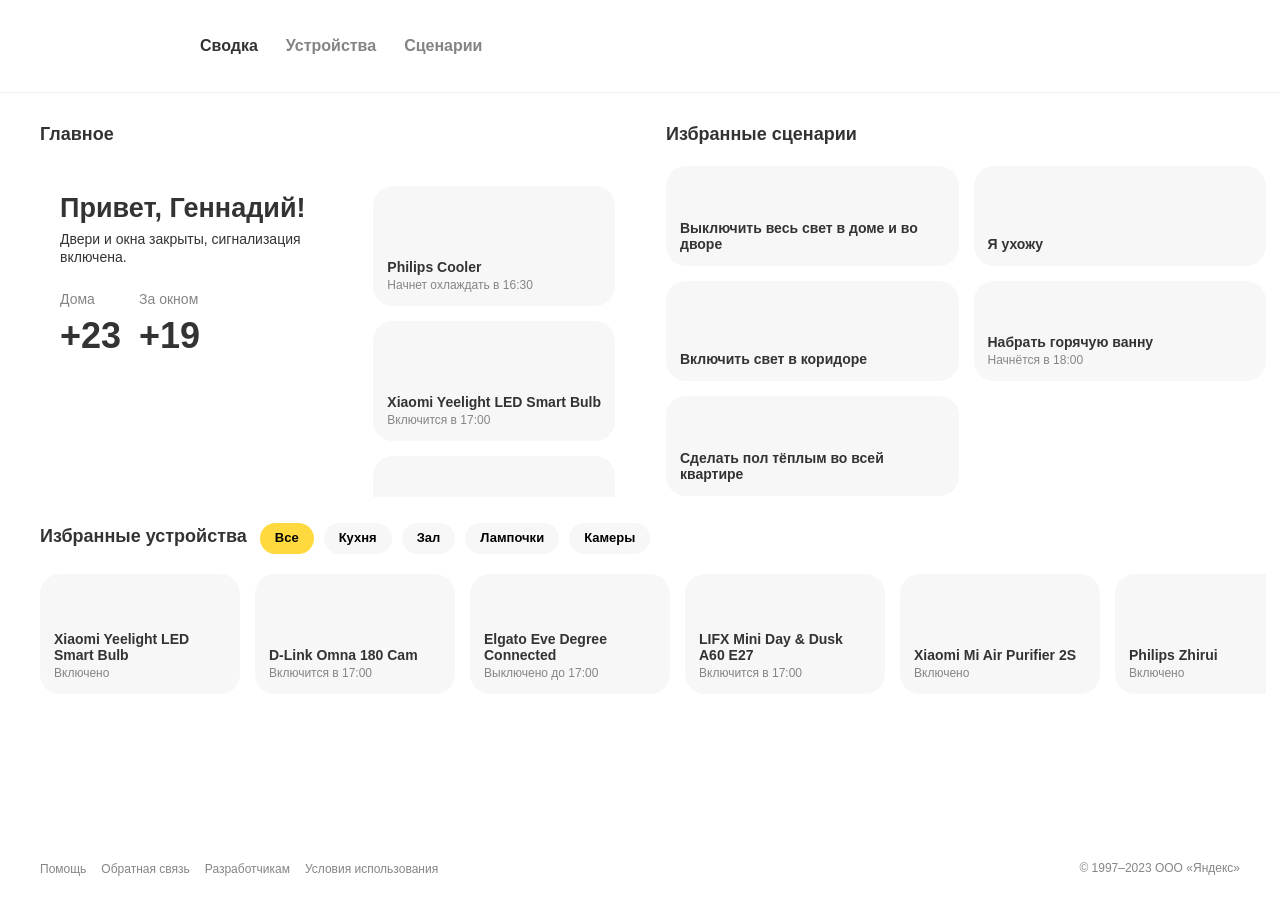
==== commit 7d318794: "test: uncritical css" ====
--- a/index.html
+++ b/index.html
@@ -1 +1 @@
-<!doctype html><html lang=ru><head><meta charset=UTF-8><meta name=viewport content="width=device-width,initial-scale=1"><title>Яндекс.Дом</title><style>html{font-size:100%;font-family:Arial,sans-serif;line-height:1.25}body{display:flex;flex-direction:column;font-family:inherit;line-height:inherit;margin:0}body,html{height:100%}.header__logo{flex:0 0 auto;width:6.75rem;height:2.3125rem;margin-right:3.25rem}.header__item{margin:0;padding:0}.header__link{font-weight:700;opacity:.6;text-decoration:none;color:#333}.header__link_current{opacity:1}.footer__link{font-size:.75rem;color:#858585;text-decoration:none}.footer__copyright{margin-left:auto;font-size:.75rem;color:#858585}.header{position:relative;display:flex;flex:0 0 auto;align-items:center;height:5.75rem;margin-bottom:1.875rem;padding:0 2.5rem;font-family:Arial,sans-serif;border-bottom:1px solid #f0f0f0}.header__links{display:flex;gap:1.75rem;margin:0;padding:0;list-style:none}.main{display:grid;flex:0 0 auto;grid-template-columns:50% 50%;gap:1.625rem;padding:0 2.5rem}.gadgets{grid-column-start:1;grid-column-end:3}.hero-dashboard{position:relative;box-sizing:border-box;display:flex;gap:.9375rem;height:20.6875rem}.hero-dashboard__schedule{display:flex;flex:0 0 auto;flex-direction:column;gap:.9375rem;margin:0;padding:1.25rem 1.5625rem 1.25rem 0;overflow:auto;list-style:none;scrollbar-width:none}.event-grid{display:grid;grid-template-columns:repeat(auto-fill,minmax(200px,1fr));gap:.9375rem;margin:0;padding:0;list-style:none}.section__tabs{display:flex;gap:.625rem;align-items:baseline;margin:0 0 0 .8125rem;padding:0;list-style:none}.section__select{display:none}.section__panel-list{display:flex;gap:.9375rem;margin:0;padding:0;list-style:none}.section__panel{padding-bottom:.625rem;overflow-x:auto;scrollbar-width:none}.footer{display:flex;flex:0 0 auto;align-items:center;height:4rem;margin-top:auto;padding:0 2.5rem}.footer__list{display:flex;align-items:baseline;gap:.9375rem;margin:0;padding:0;list-style:none}</style><style>.section__title-header{margin:0;font-size:1.125rem;font-weight:700;color:#333}.section__title{display:flex;align-items:baseline;margin:0 0 1.25rem}.header__logo{background:no-repeat 50% 50% url(/shri2023-task/assets/logo-313d155c.svg);background-size:contain}.hero-dashboard{background:no-repeat 50% 50% url(/shri2023-task/assets/bg_2x-min-0d79425a.avif);background-size:1260px;border-radius:1.25rem}.hero-dashboard__primary{flex:1 1 auto;padding:1.25rem 0 1.25rem 1.25rem}.hero-dashboard__title{margin:.375rem 0;font-size:1.6875rem;font-weight:700;color:#333}.hero-dashboard__subtitle{margin:.375rem 0 0;font-size:.875rem;color:#333}.hero-dashboard__info{display:flex;gap:1.125rem;margin:1.5625rem 0 0;padding:0;list-style:none}.hero-dashboard__item{margin:0;padding:0}.hero-dashboard__item-title{font-size:.875rem;color:#858585}.hero-dashboard__item-details{display:flex;align-items:center;margin-top:.25rem;font-size:2.25rem;font-weight:700;color:#333}.hero-dashboard__icon{width:1.625rem;height:1.625rem;margin-left:.3125rem;background-position:50% 50%;background-repeat:no-repeat;background-size:contain}.hero-dashboard__icon_rain{background-image:url(/shri2023-task/assets/cloud-drizzle-a97940cb.svg)}.hero-dashboard__schedule::-webkit-scrollbar{display:none}.event__button{position:relative;display:flex;flex-direction:column;justify-content:end;gap:.1875rem;width:100%;min-width:12.5rem;height:7.5rem;margin:0;padding:.875rem;border-radius:1.25rem;border:none;background:#f7f7f7;text-align:left;-webkit-appearance:none;-moz-appearance:none;appearance:none}.event_slim .event__button{height:6.25rem}.event__icon{position:absolute;top:.875rem;left:.875rem;width:1.5rem;height:1.5rem;background-repeat:no-repeat;background-position:50% 50%;background-size:contain}.event__icon_temp{background-image:url(/shri2023-task/assets/icon_temperature-b86a9b9d.svg)}.event__icon_temp2{background-image:url(/shri2023-task/assets/icon_temperature_2-28ae58df.svg)}.event__icon_light{background-image:url(/shri2023-task/assets/icon_sun-948e2f94.svg)}.event__icon_light2{background-image:url(/shri2023-task/assets/icon_sun_2-74303ec3.svg)}.event__icon_schedule{background-image:url(/shri2023-task/assets/icon_scheduled-b9cd10cb.svg)}.event__title{margin:0;font-size:.875rem;font-weight:700;color:#333}.event__subtitle{font-size:.75rem;color:#858585}.hidden{content-visibility:hidden}.section__tab{flex:0 0 auto;padding:.4375rem .9375rem .5rem;font-size:.8125rem;font-weight:700;background:#f7f7f7;border-radius:1024px;cursor:pointer;transition:.25s ease-in-out;transition-property:background-color,box-shadow}.section__tab_active{background:#ffd93e}.section__panel-wrapper{position:relative}.arrow_hidden{display:none}.section__panel::-webkit-scrollbar{display:none}.header__link{transition:opacity .15s ease-in-out}.header__link:hover{opacity:1}.footer__link{transition:opacity .15s ease-in-out}.footer__link:hover{color:#000}.event__button{transition:.25s ease-in-out;transition-property:background-color,box-shadow;cursor:pointer}.event__button:hover{background:#fff;box-shadow:0 2px 6px #c5baba80}.section__tab:not(.section__tab_active):hover{background:#fff;box-shadow:0 2px 6px 0 rgba(197,186,186,.5)}.section__arrow:hover{opacity:.7}.section__arrow{position:absolute;top:0;right:0;width:18px;bottom:10px;background:no-repeat 50% 50% url([data-uri]);transform:rotate(180deg);cursor:pointer}</style></head><body><header class=header><a href=/ class=header__logo aria-label=Яндекс.Дом></a><ul class=header__links><li class=header__item><a class="header__link header__link_current" href=/ aria-current=page>Сводка</a></li><li class=header__item><a class=header__link href=/devices>Устройства</a></li><li class=header__item><a class=header__link href=/scripts>Сценарии</a></li></ul></header><main class=main><section class="section main__general"><h2 class="section__title section__title-header section__main-title">Главное</h2><div class=hero-dashboard><div class=hero-dashboard__primary><h3 class=hero-dashboard__title>Привет, Геннадий!</h3><p class=hero-dashboard__subtitle>Двери и окна закрыты, сигнализация включена.</p><ul class=hero-dashboard__info><li class=hero-dashboard__item><div class=hero-dashboard__item-title>Дома</div><div class=hero-dashboard__item-details>+23</div></li><li class=hero-dashboard__item><div class=hero-dashboard__item-title>За окном</div><div class=hero-dashboard__item-details>+19<div class="hero-dashboard__icon hero-dashboard__icon_rain" role=img aria-label=Дождь></div></div></li></ul></div><ul class=hero-dashboard__schedule><li class=event><button class=event__button><span class="event__icon event__icon_temp" role=img aria-label=Температура></span> <span class=event__title>Philips Cooler</span> <span class=event__subtitle>Начнет охлаждать в 16:30</span></button></li><li class=event><button class=event__button><span class="event__icon event__icon_light" role=img aria-label=Освещение></span> <span class=event__title>Xiaomi Yeelight LED Smart Bulb</span> <span class=event__subtitle>Включится в 17:00</span></button></li><li class=event><button class=event__button><span class="event__icon event__icon_light" role=img aria-label=Освещение></span> <span class=event__title>Xiaomi Yeelight LED Smart Bulb</span> <span class=event__subtitle>Включится в 17:00</span></button></li></ul></div></section><section class="section main__scripts"><h2 class="section__title section__title-header">Избранные сценарии</h2><ul class=event-grid><li class="event event_slim"><button class=event__button><span class="event__icon event__icon_light2" role=img aria-label=Освещение></span> <span class=event__title>Выключить весь свет в доме и во дворе</span></button></li><li class="event event_slim"><button class=event__button><span class="event__icon event__icon_schedule" role=img aria-label=Расписание></span> <span class=event__title>Я ухожу</span></button></li><li class="event event_slim"><button class=event__button><span class="event__icon event__icon_light2" role=img aria-label=Освещение></span> <span class=event__title>Включить свет в коридоре</span></button></li><li class="event event_slim"><button class=event__button><span class="event__icon event__icon_temp2" role=img aria-label=Температура></span> <span class=event__title>Набрать горячую ванну</span> <span class=event__subtitle>Начнётся в 18:00</span></button></li><li class="event event_slim"><button class=event__button><span class="event__icon event__icon_temp2" role=img aria-label=Температура></span> <span class=event__title>Сделать пол тёплым во всей квартире</span></button></li></ul></section><section class="section gadgets"><div class=section__title><h2 class=section__title-header>Избранные устройства</h2><select class=section__select></select><ul role=tablist class=section__tabs></ul></div><div class=section__panel-wrapper><div role=tabpanel aria-hidden=true class=section__panel><ul class=section__panel-list></ul></div><div class="section__arrow section__arrow_hidden"></div></div></section></main><footer class=footer><ul class=footer__list><li class=footer__item><a class=footer__link href=/ >Помощь</a></li><li class=footer__item><a class=footer__link href=/ >Обратная связь</a></li><li class=footer__item><a class=footer__link href=/ >Разработчикам</a></li><li class=footer__item><a class=footer__link href=/ >Условия использования</a></li></ul><div class=footer__copyright>© 1997–2023 ООО «Яндекс»</div></footer><template id=tab-template><li role=tab aria-selected=false aria-controls="" class=section__tab></li></template><template id=gadget-template><li class=event><button class=event__button><span class=event__icon role=img></span> <span class=event__title></span> <span class=event__subtitle></span></button></li></template><script>const TABS={all:{title:"Все",items:[{icon:"light2",iconLabel:"Освещение",title:"Xiaomi Yeelight LED Smart Bulb",subtitle:"Включено"},{icon:"light",iconLabel:"Освещение",title:"D-Link Omna 180 Cam",subtitle:"Включится в 17:00"},{icon:"temp",iconLabel:"Температура",title:"Elgato Eve Degree Connected",subtitle:"Выключено до 17:00"},{icon:"light",iconLabel:"Освещение",title:"LIFX Mini Day & Dusk A60 E27",subtitle:"Включится в 17:00"},{icon:"light2",iconLabel:"Освещение",title:"Xiaomi Mi Air Purifier 2S",subtitle:"Включено"},{icon:"light",iconLabel:"Освещение",title:"Philips Zhirui",subtitle:"Включено"},{icon:"light",iconLabel:"Освещение",title:"Philips Zhirui",subtitle:"Включено"},{icon:"light2",iconLabel:"Освещение",title:"Xiaomi Mi Air Purifier 2S",subtitle:"Включено"}]},kitchen:{title:"Кухня",items:[{icon:"light2",iconLabel:"Освещение",title:"Xiaomi Yeelight LED Smart Bulb",subtitle:"Включено"},{icon:"temp",iconLabel:"Температура",title:"Elgato Eve Degree Connected",subtitle:"Выключено до 17:00"}]},hall:{title:"Зал",items:[{icon:"light",iconLabel:"Освещение",title:"Philips Zhirui",subtitle:"Выключено"},{icon:"light2",iconLabel:"Освещение",title:"Xiaomi Mi Air Purifier 2S",subtitle:"Выключено"}]},lights:{title:"Лампочки",items:[{icon:"light",iconLabel:"Освещение",title:"D-Link Omna 180 Cam",subtitle:"Включится в 17:00"},{icon:"light",iconLabel:"Освещение",title:"LIFX Mini Day & Dusk A60 E27",subtitle:"Включится в 17:00"},{icon:"light2",iconLabel:"Освещение",title:"Xiaomi Mi Air Purifier 2S",subtitle:"Включено"},{icon:"light",iconLabel:"Освещение",title:"Philips Zhirui",subtitle:"Включено"}]},cameras:{title:"Камеры",items:[{icon:"light2",iconLabel:"Освещение",title:"Xiaomi Mi Air Purifier 2S",subtitle:"Включено"}]}},TABS_KEYS=Object.keys(TABS);class Tabs{constructor({renderer:t,active:e}){this._renderer=t,this._active=e,this._root=document.querySelector(".section__tabs"),this._keys=Object.keys(TABS)}add(t){this._root.append(t)}setActive(t){const e=this._root.querySelector("#tab_"+this._active);e.classList.remove("section__tab_active"),e.setAttribute("aria-selected","false"),e.setAttribute("tabindex",!1);const i=this._root.querySelector("#tab_"+t);i.classList.add("section__tab_active"),i.setAttribute("aria-selected","true"),i.setAttribute("tabindex","0"),this._active=t}render(){this._keys.forEach(t=>this._renderer({key:t,title:TABS[t].title,active:this._active}))}}class Tab{constructor({key:t,title:e,active:i,handler:s}){this._key=t,this._title=e,this._active=i===t,this._handler=s,this._template=document.querySelector("#tab-template").content.querySelector("li").cloneNode(!0)}_setEvent(){this._template.addEventListener("click",()=>{this._handler(this._key)})}generate(){return this._template.id="tab_"+this._key,this._template["aria-controls"]="panel_"+this._key,this._template.textContent=this._title,this._active&&(this._template.classList.add("section__tab_active"),this._template.setAttribute("aria-selected","true"),this._template.setAttribute("tabindex","0")),this._setEvent(),this._template}}class Gadgets{constructor({gadgets:t}){this._gadgets=t,this._root=document.querySelector(".section__panel-wrapper"),this._panel=this._root.querySelector(".section__panel"),this._list=this._root.querySelector(".section__panel-list"),this._arrow=this._root.querySelector(".section__arrow")}render(t){this._panel.id="panel_"+t,this._panel.setAttribute("aria-labelledby","tab_"+t),this._list.innerHTML="",this._gadgets[t].forEach(t=>this._list.append(t)),this._gadgets[t].length>9?this._arrow.classList.remove("arrow_hidden"):this._arrow.classList.add("arrow_hidden")}}class Gadget{constructor({title:t,subtitle:e,icon:i,hidden:s}){this._title=t,this._subtitle=e,this._icon=i,this._hidden=s,this._template=document.querySelector("#gadget-template").content.querySelector("li").cloneNode(!0)}generate(){return this._hidden?this._template.classList.add("hidden"):(this._template.querySelector(".event__title").textContent=this._title,this._template.querySelector(".event__subtitle").textContent=this._subtitle,this._template.querySelector(".event__icon").classList.add("event__icon_"+this._icon)),this._template}}function prepareGadgets(){for(let t=0;t<6;++t)TABS.all.items=[...TABS.all.items,...TABS.all.items];return TABS_KEYS.reduce((t,e)=>(t[e]=TABS[e].items.map((t,e)=>new Gadget({...t,hidden:e>9}).generate()),t),{})}const active=new URLSearchParams(location.search).get("tab")||"all";document.addEventListener("DOMContentLoaded",()=>{const t=new Gadgets({gadgets:prepareGadgets()}),e=new Tabs({renderer:i=>{const s=new Tab({...i,handler:i=>{e.setActive(i),t.render(i)}});e.add(s.generate())},active:active});e.render(),t.render(active)},!1)</script></body></html>+<!doctype html><html lang=ru><head><meta charset=UTF-8><meta name=viewport content="width=device-width,initial-scale=1"><title>Яндекс.Дом</title><style>html{font-size:100%;font-family:Arial,sans-serif;line-height:1.25}body{display:flex;flex-direction:column;font-family:inherit;line-height:inherit;margin:0}body,html{height:100%}.header__logo{flex:0 0 auto;width:6.75rem;height:2.3125rem;margin-right:3.25rem}.header__item{margin:0;padding:0}.header__link{font-weight:700;opacity:.6;text-decoration:none;color:#333}.header__link_current{opacity:1}.footer__link{font-size:.75rem;color:#858585;text-decoration:none}.footer__copyright{margin-left:auto;font-size:.75rem;color:#858585}.header{position:relative;display:flex;flex:0 0 auto;align-items:center;height:5.75rem;margin-bottom:1.875rem;padding:0 2.5rem;font-family:Arial,sans-serif;border-bottom:1px solid #f0f0f0}.header__links{display:flex;gap:1.75rem;margin:0;padding:0;list-style:none}.main{display:grid;flex:0 0 auto;grid-template-columns:50% 50%;gap:1.625rem;padding:0 2.5rem}.gadgets{grid-column-start:1;grid-column-end:3}.hero-dashboard{position:relative;box-sizing:border-box;display:flex;gap:.9375rem;height:20.6875rem}.hero-dashboard__schedule{display:flex;flex:0 0 auto;flex-direction:column;gap:.9375rem;margin:0;padding:1.25rem 1.5625rem 1.25rem 0;overflow:auto;list-style:none;scrollbar-width:none}.event-grid{display:grid;grid-template-columns:repeat(auto-fill,minmax(200px,1fr));gap:.9375rem;margin:0;padding:0;list-style:none}.section__tabs{display:flex;gap:.625rem;align-items:baseline;margin:0 0 0 .8125rem;padding:0;list-style:none}.section__select{display:none}.section__panel-list{display:flex;gap:.9375rem;margin:0;padding:0;list-style:none}.section__panel{padding-bottom:.625rem;overflow-x:auto;scrollbar-width:none}.footer{display:flex;flex:0 0 auto;align-items:center;height:4rem;margin-top:auto;padding:0 2.5rem}.footer__list{display:flex;align-items:baseline;gap:.9375rem;margin:0;padding:0;list-style:none}</style><style>.section__title-header{margin:0;font-size:1.125rem;font-weight:700;color:#333}.section__title{display:flex;align-items:baseline;margin:0 0 1.25rem}.header__logo{background:no-repeat 50% 50% url(/shri2023-task/assets/logo-313d155c.svg);background-size:contain}.hero-dashboard{background:no-repeat 50% 50% url(/shri2023-task/assets/bg_2x-min-0d79425a.avif);background-size:1260px;border-radius:1.25rem}.hero-dashboard__primary{flex:1 1 auto;padding:1.25rem 0 1.25rem 1.25rem}.hero-dashboard__title{margin:.375rem 0;font-size:1.6875rem;font-weight:700;color:#333}.hero-dashboard__subtitle{margin:.375rem 0 0;font-size:.875rem;color:#333}.hero-dashboard__info{display:flex;gap:1.125rem;margin:1.5625rem 0 0;padding:0;list-style:none}.hero-dashboard__item{margin:0;padding:0}.hero-dashboard__item-title{font-size:.875rem;color:#858585}.hero-dashboard__item-details{display:flex;align-items:center;margin-top:.25rem;font-size:2.25rem;font-weight:700;color:#333}.hero-dashboard__icon{width:1.625rem;height:1.625rem;margin-left:.3125rem;background-position:50% 50%;background-repeat:no-repeat;background-size:contain}.hero-dashboard__icon_rain{background-image:url(/shri2023-task/assets/cloud-drizzle-a97940cb.svg)}.hero-dashboard__schedule::-webkit-scrollbar{display:none}.event__button{position:relative;display:flex;flex-direction:column;justify-content:end;gap:.1875rem;width:100%;min-width:12.5rem;height:7.5rem;margin:0;padding:.875rem;border-radius:1.25rem;border:none;background:#f7f7f7;text-align:left;-webkit-appearance:none;-moz-appearance:none;appearance:none}.event_slim .event__button{height:6.25rem}.event__icon{position:absolute;top:.875rem;left:.875rem;width:1.5rem;height:1.5rem;background-repeat:no-repeat;background-position:50% 50%;background-size:contain}.event__icon_temp{background-image:url(/shri2023-task/assets/icon_temperature-b86a9b9d.svg)}.event__icon_temp2{background-image:url(/shri2023-task/assets/icon_temperature_2-28ae58df.svg)}.event__icon_light{background-image:url(/shri2023-task/assets/icon_sun-948e2f94.svg)}.event__icon_light2{background-image:url(/shri2023-task/assets/icon_sun_2-74303ec3.svg)}.event__icon_schedule{background-image:url(/shri2023-task/assets/icon_scheduled-b9cd10cb.svg)}.event__title{margin:0;font-size:.875rem;font-weight:700;color:#333}.event__subtitle{font-size:.75rem;color:#858585}.hidden{content-visibility:hidden}.section__tab{flex:0 0 auto;padding:.4375rem .9375rem .5rem;font-size:.8125rem;font-weight:700;background:#f7f7f7;border-radius:1024px;cursor:pointer;transition:.25s ease-in-out;transition-property:background-color,box-shadow}.section__tab_active{background:#ffd93e}.section__panel-wrapper{position:relative}.arrow_hidden{display:none}.section__panel::-webkit-scrollbar{display:none}</style><link rel=stylesheet href=/shri2023-task/assets/index-946c7d87.css media="print" onload="this.media='all'"></head><body><header class=header><a href=/ class=header__logo aria-label=Яндекс.Дом></a><ul class=header__links><li class=header__item><a class="header__link header__link_current" href=/ aria-current=page>Сводка</a></li><li class=header__item><a class=header__link href=/devices>Устройства</a></li><li class=header__item><a class=header__link href=/scripts>Сценарии</a></li></ul></header><main class=main><section class="section main__general"><h2 class="section__title section__title-header section__main-title">Главное</h2><div class=hero-dashboard><div class=hero-dashboard__primary><h3 class=hero-dashboard__title>Привет, Геннадий!</h3><p class=hero-dashboard__subtitle>Двери и окна закрыты, сигнализация включена.</p><ul class=hero-dashboard__info><li class=hero-dashboard__item><div class=hero-dashboard__item-title>Дома</div><div class=hero-dashboard__item-details>+23</div></li><li class=hero-dashboard__item><div class=hero-dashboard__item-title>За окном</div><div class=hero-dashboard__item-details>+19<div class="hero-dashboard__icon hero-dashboard__icon_rain" role=img aria-label=Дождь></div></div></li></ul></div><ul class=hero-dashboard__schedule><li class=event><button class=event__button><span class="event__icon event__icon_temp" role=img aria-label=Температура></span> <span class=event__title>Philips Cooler</span> <span class=event__subtitle>Начнет охлаждать в 16:30</span></button></li><li class=event><button class=event__button><span class="event__icon event__icon_light" role=img aria-label=Освещение></span> <span class=event__title>Xiaomi Yeelight LED Smart Bulb</span> <span class=event__subtitle>Включится в 17:00</span></button></li><li class=event><button class=event__button><span class="event__icon event__icon_light" role=img aria-label=Освещение></span> <span class=event__title>Xiaomi Yeelight LED Smart Bulb</span> <span class=event__subtitle>Включится в 17:00</span></button></li></ul></div></section><section class="section main__scripts"><h2 class="section__title section__title-header">Избранные сценарии</h2><ul class=event-grid><li class="event event_slim"><button class=event__button><span class="event__icon event__icon_light2" role=img aria-label=Освещение></span> <span class=event__title>Выключить весь свет в доме и во дворе</span></button></li><li class="event event_slim"><button class=event__button><span class="event__icon event__icon_schedule" role=img aria-label=Расписание></span> <span class=event__title>Я ухожу</span></button></li><li class="event event_slim"><button class=event__button><span class="event__icon event__icon_light2" role=img aria-label=Освещение></span> <span class=event__title>Включить свет в коридоре</span></button></li><li class="event event_slim"><button class=event__button><span class="event__icon event__icon_temp2" role=img aria-label=Температура></span> <span class=event__title>Набрать горячую ванну</span> <span class=event__subtitle>Начнётся в 18:00</span></button></li><li class="event event_slim"><button class=event__button><span class="event__icon event__icon_temp2" role=img aria-label=Температура></span> <span class=event__title>Сделать пол тёплым во всей квартире</span></button></li></ul></section><section class="section gadgets"><div class=section__title><h2 class=section__title-header>Избранные устройства</h2><select class=section__select></select><ul role=tablist class=section__tabs></ul></div><div class=section__panel-wrapper><div role=tabpanel aria-hidden=true class=section__panel><ul class=section__panel-list></ul></div><div class="section__arrow section__arrow_hidden"></div></div></section></main><footer class=footer><ul class=footer__list><li class=footer__item><a class=footer__link href=/ >Помощь</a></li><li class=footer__item><a class=footer__link href=/ >Обратная связь</a></li><li class=footer__item><a class=footer__link href=/ >Разработчикам</a></li><li class=footer__item><a class=footer__link href=/ >Условия использования</a></li></ul><div class=footer__copyright>© 1997–2023 ООО «Яндекс»</div></footer><template id=tab-template><li role=tab aria-selected=false aria-controls="" class=section__tab></li></template><template id=gadget-template><li class=event><button class=event__button><span class=event__icon role=img></span> <span class=event__title></span> <span class=event__subtitle></span></button></li></template><script>const TABS={all:{title:"Все",items:[{icon:"light2",iconLabel:"Освещение",title:"Xiaomi Yeelight LED Smart Bulb",subtitle:"Включено"},{icon:"light",iconLabel:"Освещение",title:"D-Link Omna 180 Cam",subtitle:"Включится в 17:00"},{icon:"temp",iconLabel:"Температура",title:"Elgato Eve Degree Connected",subtitle:"Выключено до 17:00"},{icon:"light",iconLabel:"Освещение",title:"LIFX Mini Day & Dusk A60 E27",subtitle:"Включится в 17:00"},{icon:"light2",iconLabel:"Освещение",title:"Xiaomi Mi Air Purifier 2S",subtitle:"Включено"},{icon:"light",iconLabel:"Освещение",title:"Philips Zhirui",subtitle:"Включено"},{icon:"light",iconLabel:"Освещение",title:"Philips Zhirui",subtitle:"Включено"},{icon:"light2",iconLabel:"Освещение",title:"Xiaomi Mi Air Purifier 2S",subtitle:"Включено"}]},kitchen:{title:"Кухня",items:[{icon:"light2",iconLabel:"Освещение",title:"Xiaomi Yeelight LED Smart Bulb",subtitle:"Включено"},{icon:"temp",iconLabel:"Температура",title:"Elgato Eve Degree Connected",subtitle:"Выключено до 17:00"}]},hall:{title:"Зал",items:[{icon:"light",iconLabel:"Освещение",title:"Philips Zhirui",subtitle:"Выключено"},{icon:"light2",iconLabel:"Освещение",title:"Xiaomi Mi Air Purifier 2S",subtitle:"Выключено"}]},lights:{title:"Лампочки",items:[{icon:"light",iconLabel:"Освещение",title:"D-Link Omna 180 Cam",subtitle:"Включится в 17:00"},{icon:"light",iconLabel:"Освещение",title:"LIFX Mini Day & Dusk A60 E27",subtitle:"Включится в 17:00"},{icon:"light2",iconLabel:"Освещение",title:"Xiaomi Mi Air Purifier 2S",subtitle:"Включено"},{icon:"light",iconLabel:"Освещение",title:"Philips Zhirui",subtitle:"Включено"}]},cameras:{title:"Камеры",items:[{icon:"light2",iconLabel:"Освещение",title:"Xiaomi Mi Air Purifier 2S",subtitle:"Включено"}]}},TABS_KEYS=Object.keys(TABS);class Tabs{constructor({renderer:t,active:e}){this._renderer=t,this._active=e,this._root=document.querySelector(".section__tabs"),this._keys=Object.keys(TABS)}add(t){this._root.append(t)}setActive(t){const e=this._root.querySelector("#tab_"+this._active);e.classList.remove("section__tab_active"),e.setAttribute("aria-selected","false"),e.setAttribute("tabindex",!1);const i=this._root.querySelector("#tab_"+t);i.classList.add("section__tab_active"),i.setAttribute("aria-selected","true"),i.setAttribute("tabindex","0"),this._active=t}render(){this._keys.forEach(t=>this._renderer({key:t,title:TABS[t].title,active:this._active}))}}class Tab{constructor({key:t,title:e,active:i,handler:s}){this._key=t,this._title=e,this._active=i===t,this._handler=s,this._template=document.querySelector("#tab-template").content.querySelector("li").cloneNode(!0)}_setEvent(){this._template.addEventListener("click",()=>{this._handler(this._key)})}generate(){return this._template.id="tab_"+this._key,this._template["aria-controls"]="panel_"+this._key,this._template.textContent=this._title,this._active&&(this._template.classList.add("section__tab_active"),this._template.setAttribute("aria-selected","true"),this._template.setAttribute("tabindex","0")),this._setEvent(),this._template}}class Gadgets{constructor({gadgets:t}){this._gadgets=t,this._root=document.querySelector(".section__panel-wrapper"),this._panel=this._root.querySelector(".section__panel"),this._list=this._root.querySelector(".section__panel-list"),this._arrow=this._root.querySelector(".section__arrow")}render(t){this._panel.id="panel_"+t,this._panel.setAttribute("aria-labelledby","tab_"+t),this._list.innerHTML="",this._gadgets[t].forEach(t=>this._list.append(t)),this._gadgets[t].length>9?this._arrow.classList.remove("arrow_hidden"):this._arrow.classList.add("arrow_hidden")}}class Gadget{constructor({title:t,subtitle:e,icon:i,hidden:s}){this._title=t,this._subtitle=e,this._icon=i,this._hidden=s,this._template=document.querySelector("#gadget-template").content.querySelector("li").cloneNode(!0)}generate(){return this._hidden?this._template.classList.add("hidden"):(this._template.querySelector(".event__title").textContent=this._title,this._template.querySelector(".event__subtitle").textContent=this._subtitle,this._template.querySelector(".event__icon").classList.add("event__icon_"+this._icon)),this._template}}function prepareGadgets(){for(let t=0;t<6;++t)TABS.all.items=[...TABS.all.items,...TABS.all.items];return TABS_KEYS.reduce((t,e)=>(t[e]=TABS[e].items.map((t,e)=>new Gadget({...t,hidden:e>9}).generate()),t),{})}const active=new URLSearchParams(location.search).get("tab")||"all";document.addEventListener("DOMContentLoaded",()=>{const t=new Gadgets({gadgets:prepareGadgets()}),e=new Tabs({renderer:i=>{const s=new Tab({...i,handler:i=>{e.setActive(i),t.render(i)}});e.add(s.generate())},active:active});e.render(),t.render(active)},!1)</script></body></html>
